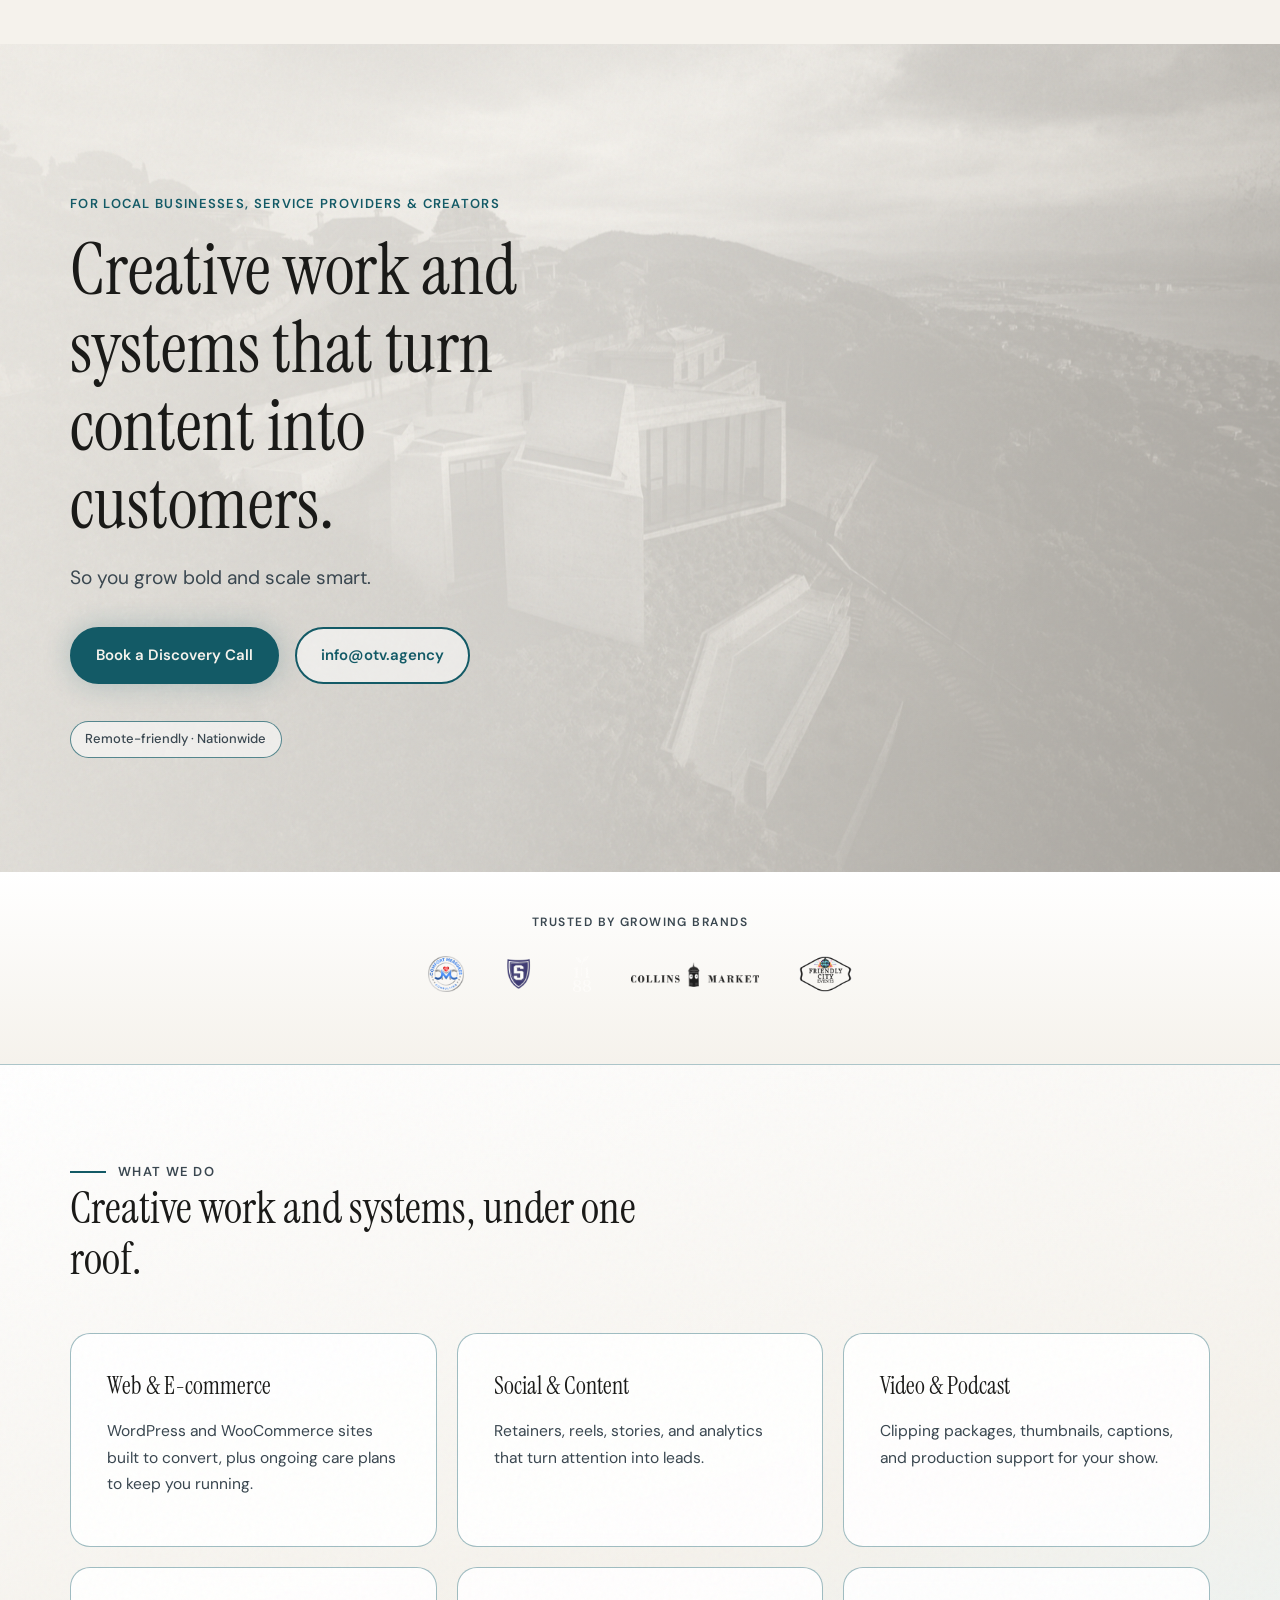
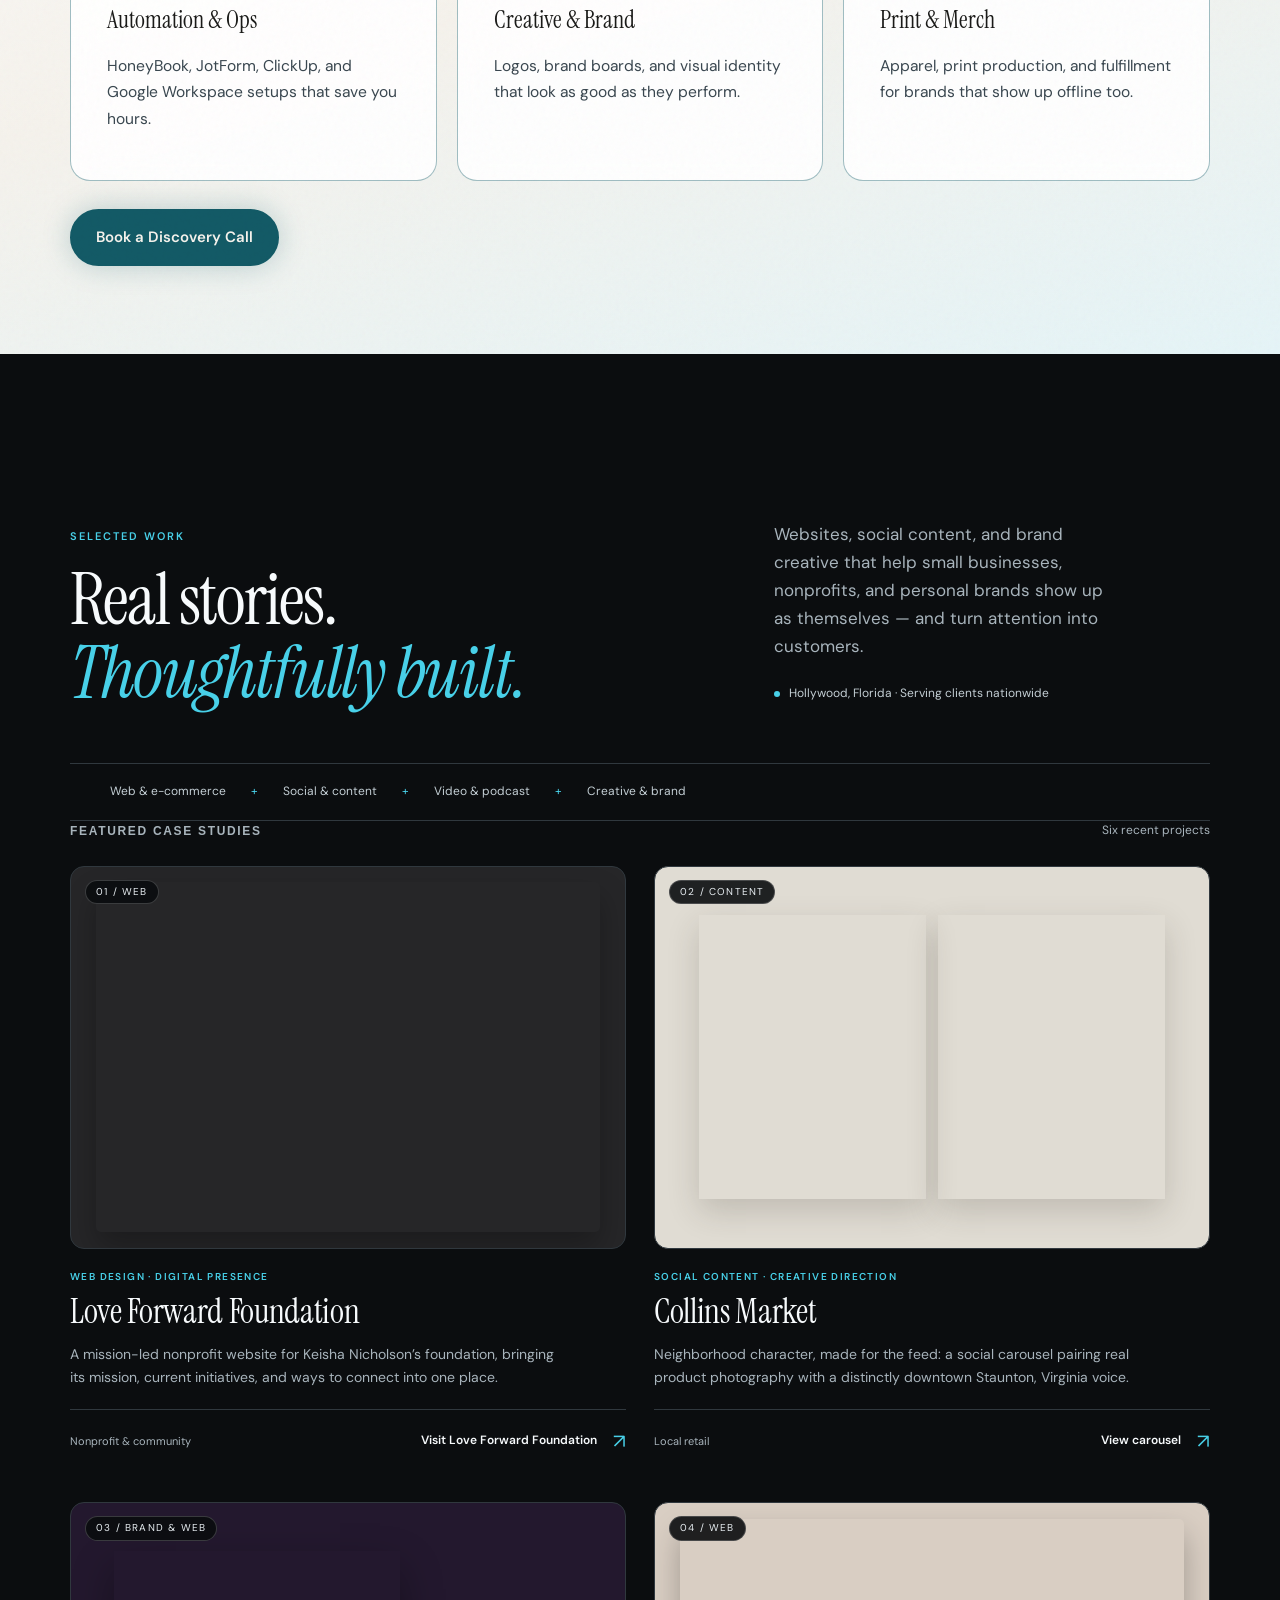
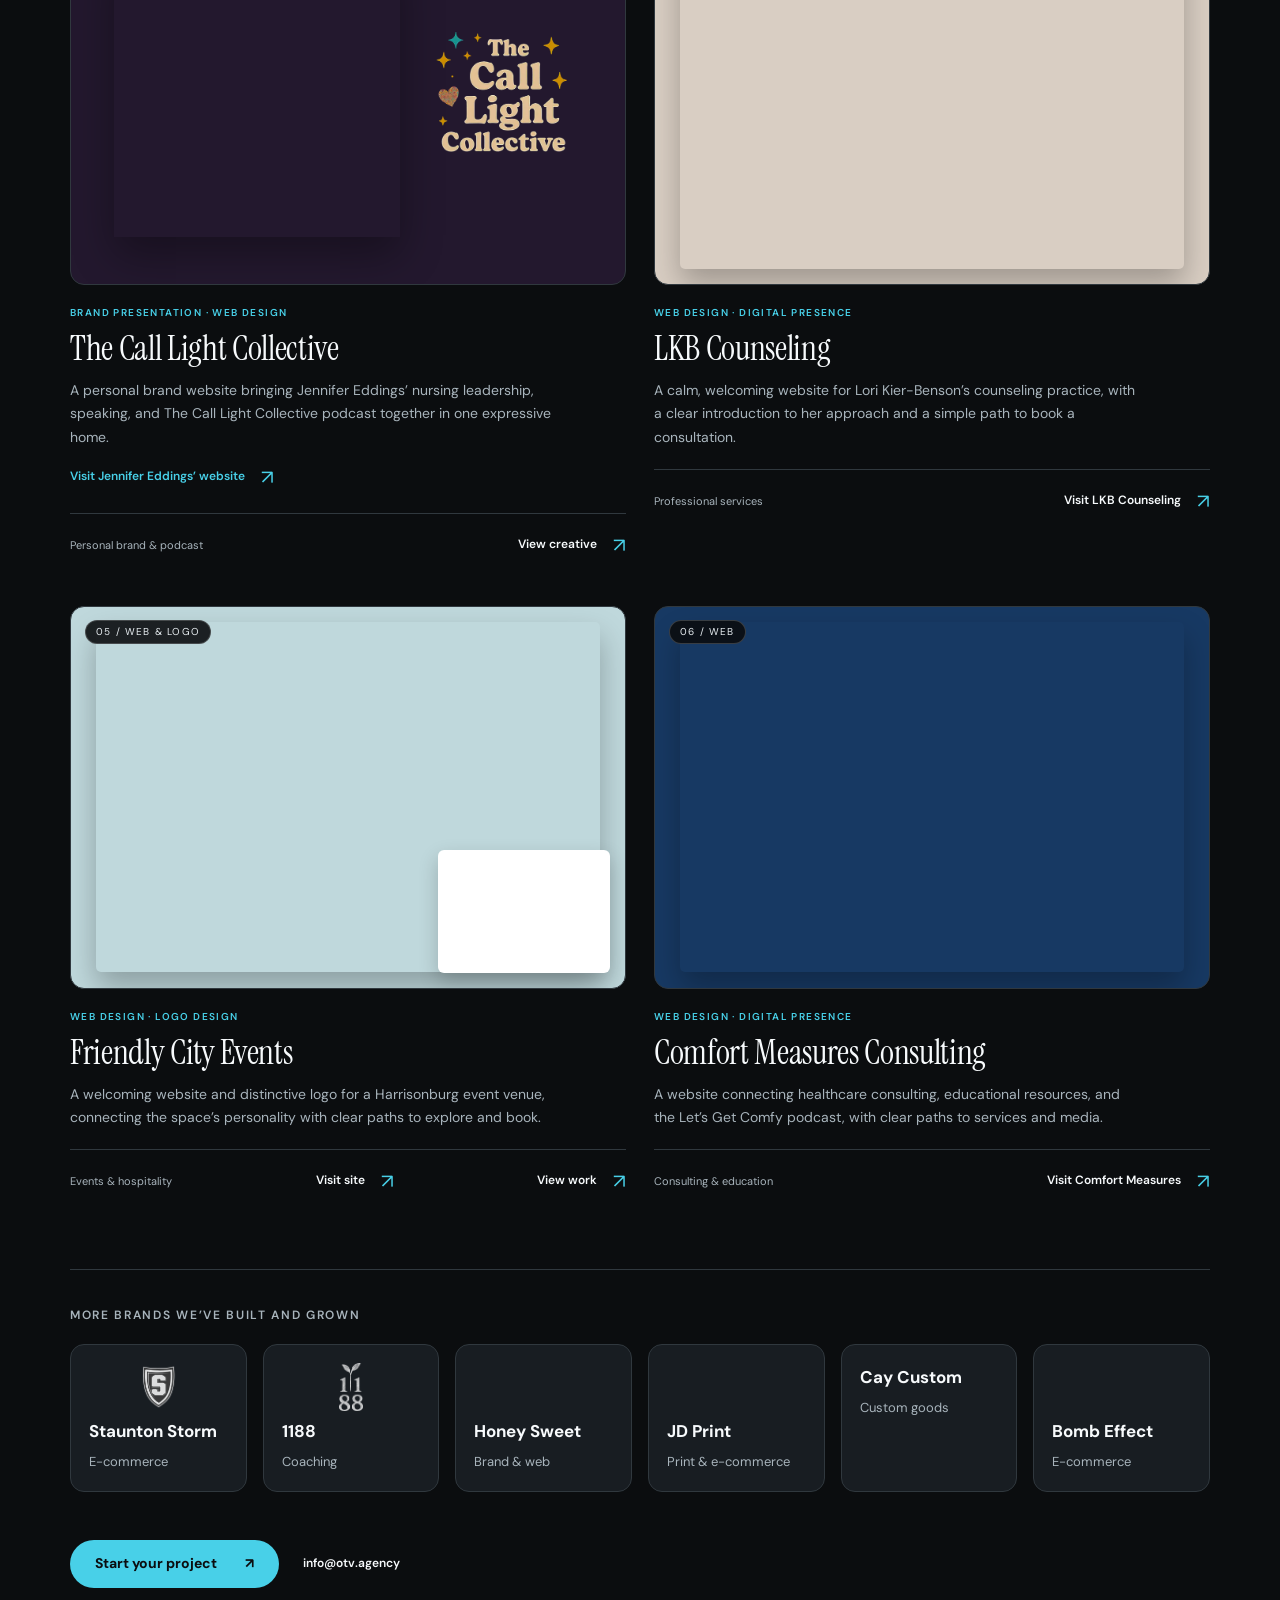
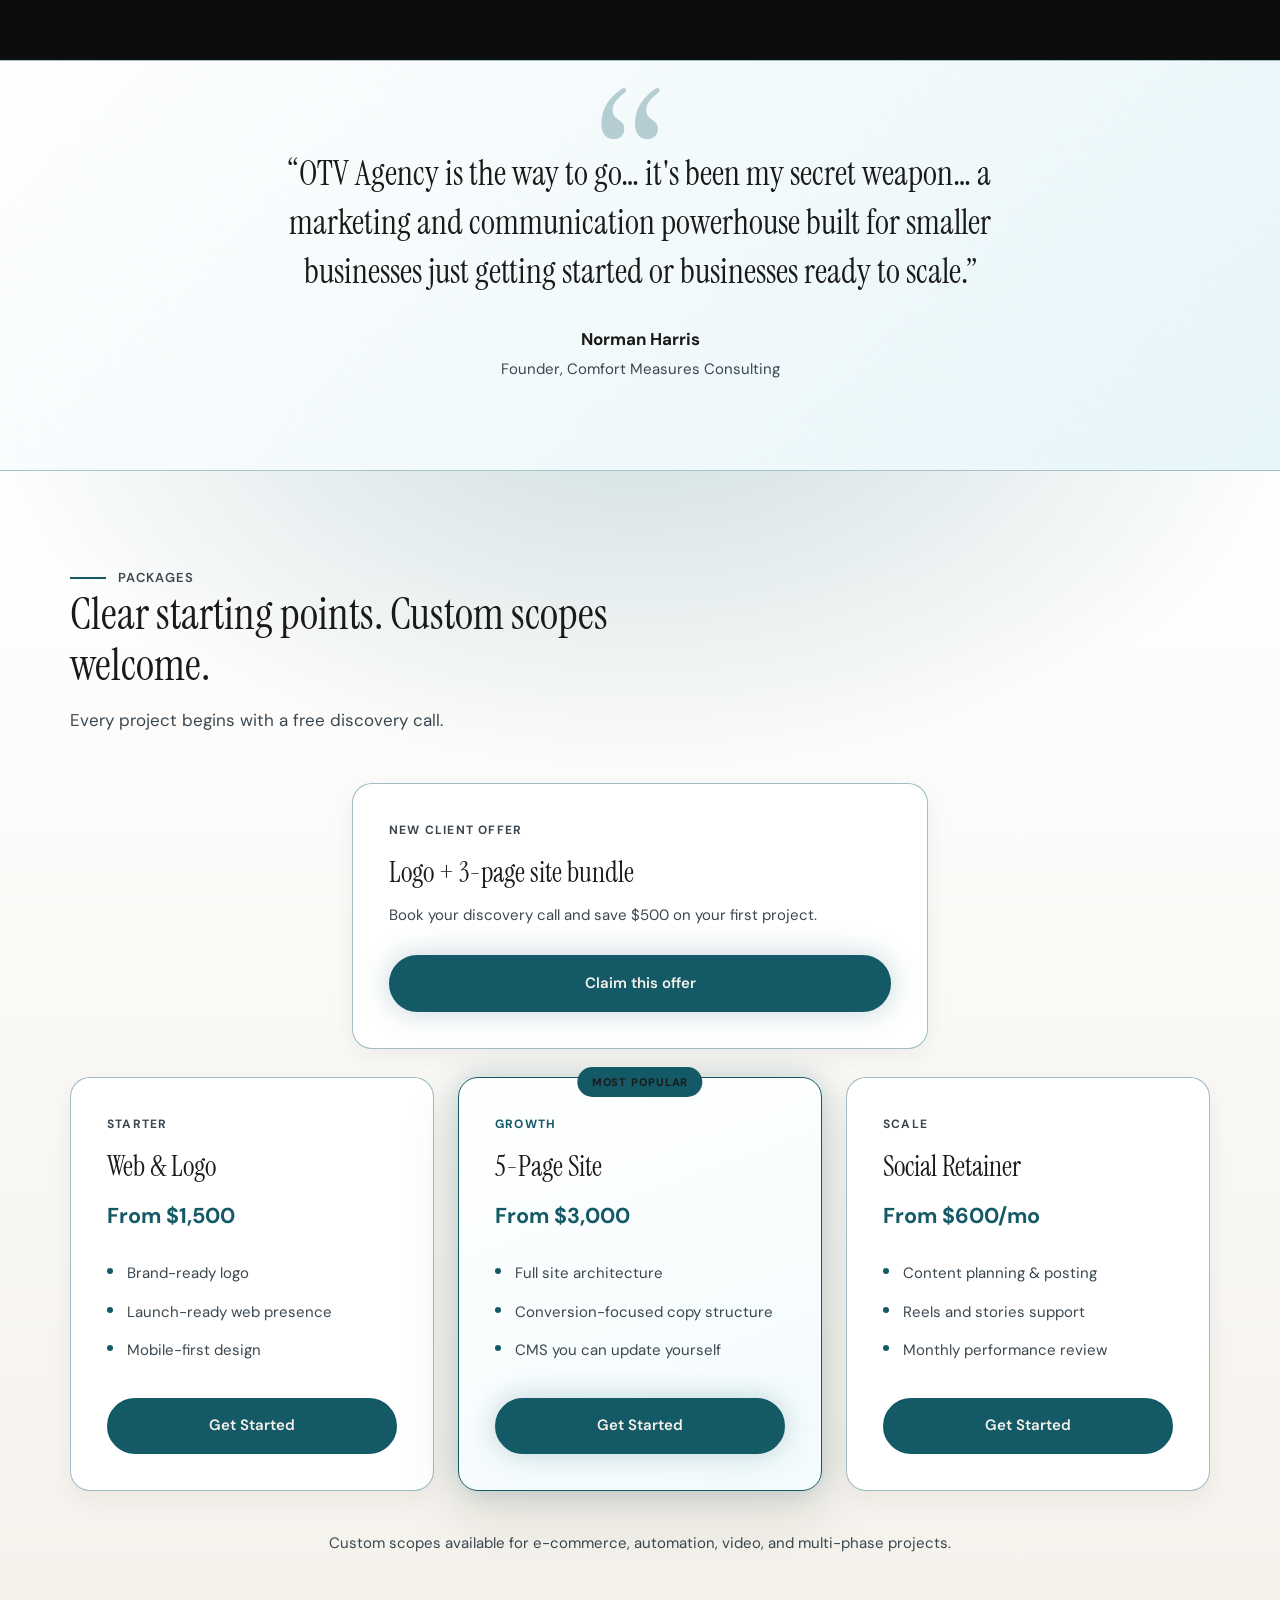
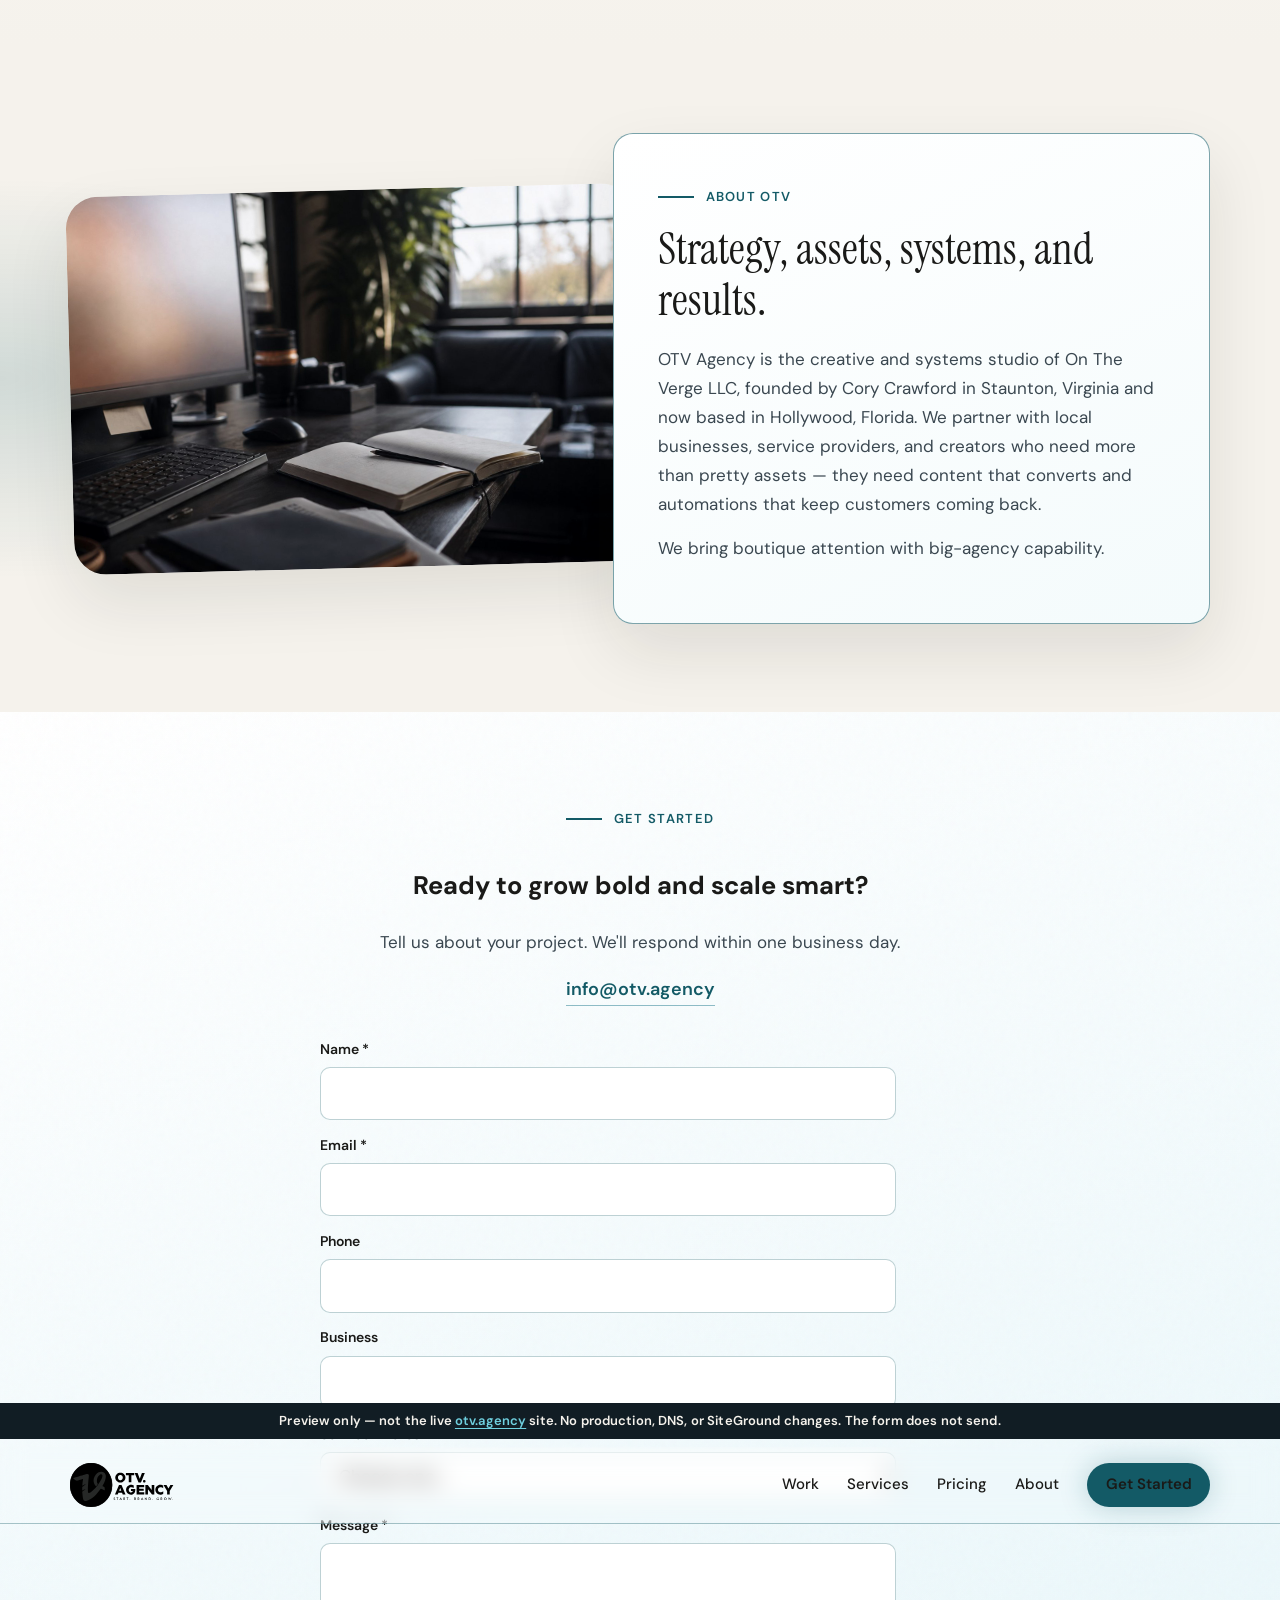
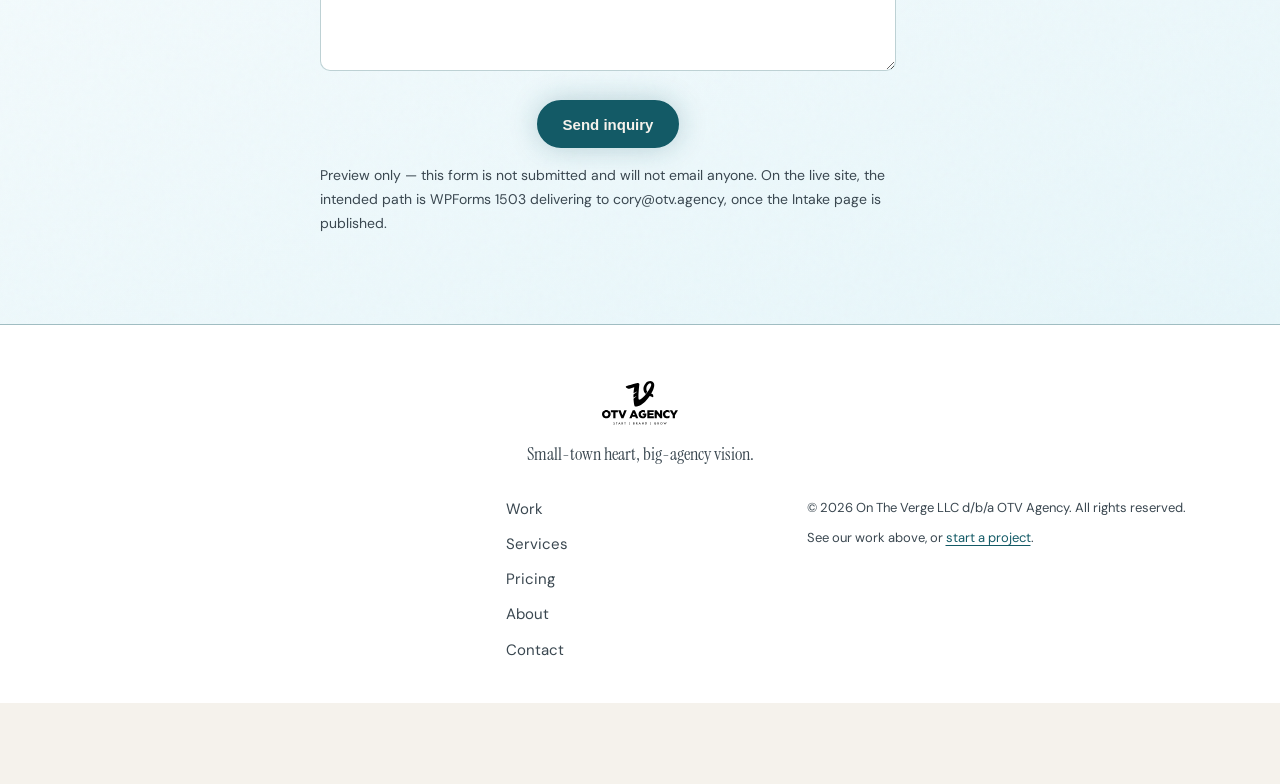
==== intake.html @ 4861bded "Add noindex cleanup preview for otv.agency. Static staging only. Do not deploy to production or chan" ====
<!DOCTYPE html>
<html lang="en-US">
<head>
  <meta charset="UTF-8">
  <meta name="viewport" content="width=device-width, initial-scale=1">
  <title>Project intake form | OTV Agency (Preview)</title>
  <meta name="description" content="Start a project with OTV Agency. Tell us about your business, goals, and timeline, and we will follow up with next steps.">
  <meta name="robots" content="noindex, nofollow">
  <link rel="canonical" href="https://otvagency.github.io/otv-agency-cleanup-preview/intake.html">
  <link rel="icon" href="theme/assets/images/favicon.svg" type="image/svg+xml">
  <meta http-equiv="refresh" content="0;url=index.html#contact">
  <link rel="stylesheet" href="theme/assets/css/main.css">
</head>
<body>
  <p style="padding:2rem;font-family:DM Sans,system-ui,sans-serif">This preview keeps the intake form on the homepage. <a href="index.html#contact">Go to the contact form</a>.</p>
</body>
</html>
---- theme/assets/css/main.css ----
:root {
  /* Slate Lagoon B (approved 2026-11-08) — trivial token swap, typography unchanged */
  --ink: #1a1a18;
  --ink-soft: #3a4750;
  --muted: #3a4750;
  --muted-light: #3a4750;
  --paper: #f5f2ec;
  --paper-2: #ebe7df;
  --white: #ffffff;
  --line: rgba(19, 90, 102, 0.16);
  --cyan: #135a66;
  --cyan-ink: #135a66;
  --cyan-ink-hover: #15535e;
  --cyan-bright: #3fbfd2; /* dark-mode / effect only; not for text on cream */

  /* Legacy names kept so older selectors still resolve */
  --black: var(--ink);
  --charcoal: #ebe7df;
  --surface: var(--white);
  --cream: var(--ink);
  --cream-deep: var(--paper-2);
  --cyan-deep: var(--cyan-ink);

  --forest: var(--cyan);
  --forest-deep: var(--cyan-ink);
  --navy: var(--cyan);
  --navy-deep: var(--cyan-ink);
  --stone: var(--muted);

  --font-display: "Instrument Serif", Georgia, serif;
  --font-body: "DM Sans", system-ui, sans-serif;

  --shadow-sm: 0 8px 24px rgba(26, 26, 24, 0.06);
  --shadow-md: 0 18px 44px rgba(26, 26, 24, 0.08);
  --shadow-lg: 0 28px 64px rgba(26, 26, 24, 0.1);
  --glow-cyan: 0 0 28px rgba(19, 90, 102, 0.25);
  --grain: url("data:image/svg+xml,%3Csvg viewBox='0 0 256 256' xmlns='http://www.w3.org/2000/svg'%3E%3Cfilter id='n'%3E%3CfeTurbulence type='fractalNoise' baseFrequency='0.85' numOctaves='4' stitchTiles='stitch'/%3E%3C/filter%3E%3Crect width='100%25' height='100%25' filter='url(%23n)' opacity='0.55'/%3E%3C/svg%3E");
  --radius-sm: 12px;
  --radius-md: 20px;
  --radius-lg: 32px;
  --max-width: 1140px;
  --preview-banner-h: 2.75rem;
}


*, *::before, *::after { box-sizing: border-box; }
html { scroll-behavior: smooth; }
body {
  margin: 0;
  font-family: var(--font-body);
  font-size: 1.0625rem;
  line-height: 1.7;
  color: var(--ink);
  background: var(--paper);
}
img { max-width: 100%; height: auto; display: block; }
a { color: var(--cyan-ink); text-underline-offset: 3px; }
a:hover { color: var(--cyan-ink-hover); }
a:focus-visible,
.btn:focus-visible,
.nav-toggle:focus-visible {
  outline: 2px solid var(--cyan-ink);
  outline-offset: 3px;
}

.skip-link {
  position: absolute; left: -9999px; top: 0; z-index: 9999;
  padding: 0.75rem 1.25rem; background: var(--cyan); color: var(--ink);
}
.skip-link:focus { left: 1rem; top: 1rem; }

.container { width: min(100% - 2.5rem, var(--max-width)); margin-inline: auto; }

/* Header */
.site-header {
  position: fixed; top: 0; left: 0; right: 0; z-index: 100;
  transition: background 0.3s, box-shadow 0.3s;
}
.site-header.is-scrolled {
  background: rgba(255, 255, 255, 0.94);
  backdrop-filter: blur(12px);
  box-shadow: var(--shadow-sm);
  border-bottom: 1px solid rgba(19, 90, 102, 0.35);
}
.header-inner {
  display: flex; align-items: center; justify-content: space-between;
  padding: 1rem 0; gap: 1rem;
}
.brand { display: flex; align-items: center; text-decoration: none; }
.brand-logo { height: 44px; width: auto; }
.is-editing .brand { min-width: 0; max-width: calc(100% - 3.25rem); }
.is-editing .brand-lockup {
  display: block;
  height: auto;
  width: auto;
  max-height: 4.5rem;
  max-width: 100%;
  object-fit: contain;
  object-position: left center;
}
.brand-logo--light { display: none; }
.brand-logo--dark { display: block; }

.site-nav { display: flex; align-items: center; gap: 1.75rem; }
.site-nav a {
  text-decoration: none; font-size: 0.9375rem; font-weight: 500;
  color: var(--ink);
}
.site-header.is-scrolled .site-nav a { color: var(--ink); }
.site-nav a:hover { color: var(--cyan-ink); opacity: 1; }
.site-header.is-scrolled .site-nav a:hover { color: var(--cyan-ink); opacity: 1; }
.nav-cta {
  padding: 0.55rem 1.15rem; border-radius: 999px;
  background: var(--cyan); color: var(--ink) !important;
  font-weight: 600 !important;
  box-shadow: var(--glow-cyan);
}
.nav-cta:hover { background: var(--cyan-ink); color: var(--white) !important; }
.site-header.is-scrolled .nav-cta {
  background: var(--cyan); color: var(--ink) !important;
}
.site-header.is-scrolled .nav-cta:hover {
  background: var(--cyan-ink); color: var(--white) !important;
}

.nav-toggle {
  display: none; flex-direction: column; gap: 5px;
  background: none; border: none; cursor: pointer; padding: 0.5rem;
}
.nav-toggle span {
  display: block; width: 24px; height: 2px;
  background: var(--ink); transition: 0.3s;
}
.site-header.is-scrolled .nav-toggle span { background: var(--ink); }

/* Hero */
.hero {
  position: relative; min-height: 92vh; display: flex; align-items: center;
  color: var(--ink); overflow: hidden;
  background: var(--paper);
}
.hero-media {
  position: absolute; inset: 0;
}
.hero-media img {
  width: 100%; height: 100%; object-fit: cover;
  filter: saturate(0.4) contrast(0.92) brightness(1.2);
}
.hero-overlay {
  position: absolute; inset: 0; z-index: 1;
  background: linear-gradient(
    105deg,
    rgba(245, 242, 236, 0.94) 0%,
    rgba(245, 242, 236, 0.84) 46%,
    rgba(221, 216, 207, 0.72) 100%
  );
}
.hero-grain {
  position: absolute; inset: 0; z-index: 2;
  opacity: 0.08;
  mix-blend-mode: multiply;
  pointer-events: none;
  background-image: var(--grain);
}
.hero-inner { position: relative; z-index: 3; padding: 8rem 0 5rem; }
.hero-grid {
  display: grid;
  grid-template-columns: minmax(0, 1fr) minmax(220px, 26rem);
  column-gap: clamp(2rem, 5vw, 4rem);
  row-gap: 1rem;
  align-items: start;
}
.hero-eyebrow {
  grid-column: 1 / -1;
  margin: 0;
  font-size: 0.8125rem;
  font-weight: 600;
  letter-spacing: 0.1em;
  text-transform: uppercase;
  color: var(--cyan-ink);
}
.hero-offer {
  grid-row: 2;
  grid-column: 2;
  align-self: start;
  padding: 1.75rem 1.75rem 1.5rem;
  border-radius: var(--radius-md);
  border: 1px solid rgba(19, 90, 102, 0.85);
  background: rgba(255, 255, 255, 0.92);
  backdrop-filter: blur(14px);
  box-shadow: var(--glow-cyan), 0 24px 50px rgba(21, 32, 38, 0.08);
}
.hero-copy {
  grid-row: 2;
  grid-column: 1;
}
.hero-offer-label {
  margin: 0 0 0.75rem;
  font-size: 0.75rem;
  font-weight: 700;
  letter-spacing: 0.12em;
  text-transform: uppercase;
  color: var(--cyan-ink);
}
.hero-offer-headline {
  margin: 0 0 0.75rem;
  font-family: var(--font-display);
  font-size: clamp(1.5rem, 2.5vw, 1.875rem);
  line-height: 1.15;
  color: var(--ink);
}
.hero-offer-copy {
  margin: 0 0 1.25rem;
  font-size: 0.9375rem;
  line-height: 1.55;
  color: var(--ink-soft);
}
.hero-offer-cta { width: 100%; }
.hero h1 {
  font-family: var(--font-display); font-size: clamp(2.75rem, 6vw, 4.5rem);
  font-weight: 400; line-height: 1.08; margin: 0 0 1.25rem; max-width: 16ch;
  color: var(--ink);
}
.hero-lede { font-size: 1.2rem; max-width: 44ch; color: var(--ink-soft); margin: 0 0 2rem; }
.hero-actions { display: flex; flex-wrap: wrap; gap: 1rem; margin-bottom: 1.5rem; }
.hero-badge {
  display: inline-block; font-size: 0.8125rem; font-weight: 500;
  padding: 0.4rem 0.9rem; border-radius: 999px;
  border: 1px solid rgba(19, 90, 102, 0.7); color: var(--ink-soft);
  background: rgba(255, 255, 255, 0.55);
}

/* Proof strip */
.proof-strip {
  padding: 2.5rem 0;
  background: linear-gradient(180deg, #ffffff 0%, var(--paper) 100%);
  border-bottom: 1px solid rgba(19, 90, 102, 0.35);
}
.proof-strip-inner { text-align: center; }
.proof-strip-label {
  margin: 0 0 1.5rem;
  font-size: 0.75rem;
  font-weight: 600;
  letter-spacing: 0.12em;
  text-transform: uppercase;
  color: var(--muted);
}
.proof-logos {
  display: flex;
  flex-wrap: wrap;
  align-items: center;
  justify-content: center;
  gap: 2rem 2.5rem;
  margin-bottom: 2rem;
}
.is-editing .proof-logos {
  margin-bottom: 0;
}
.is-editing .contact.section {
  padding-bottom: 2.75rem;
}
.is-editing .proof-strip {
  margin-top: 0;
  margin-bottom: 4.5rem;
  padding-top: 1.5rem;
  padding-bottom: 2.25rem;
}
.is-editing .proof-strip-label {
  font-size: 0.8125rem;
  margin-bottom: 1.75rem;
}
.is-editing .proof-logos {
  gap: 2.25rem 3rem;
}
.is-editing .proof-logos img {
  height: 3.25rem;
  max-width: 11rem;
}
.is-editing .proof-logos a {
  display: inline-flex;
  align-items: center;
  line-height: 0;
}
.proof-logos img {
  height: 2.25rem;
  width: auto;
  max-width: 8rem;
  object-fit: contain;
  opacity: 0.88;
  filter: none;
  transition: opacity 0.2s;
}
.proof-logos img:hover { opacity: 1; }
.proof-quote {
  margin: 0 auto;
  max-width: 52ch;
  padding: 0;
  border: none;
}
.proof-quote p {
  margin: 0 0 0.5rem;
  font-family: var(--font-display);
  font-size: 1.125rem;
  line-height: 1.5;
  color: var(--ink);
  font-style: italic;
}
.proof-quote cite {
  font-style: normal;
  font-size: 0.875rem;
  color: var(--muted);
}

/* Buttons */
.btn {
  display: inline-flex; align-items: center; justify-content: center;
  padding: 0.85rem 1.5rem; border-radius: 999px; font-weight: 600;
  font-size: 0.9375rem; text-decoration: none; border: 2px solid transparent;
  transition: transform 0.2s, background 0.2s, color 0.2s, box-shadow 0.2s;
}
.btn:hover { transform: translateY(-1px); }
.btn-primary {
  background: var(--cyan);
  color: var(--ink);
  box-shadow: var(--glow-cyan);
}
.btn-primary:hover {
  background: var(--cyan-ink);
  color: var(--white);
  box-shadow: 0 0 32px rgba(19, 90, 102, 0.55);
}
.btn-secondary {
  background: transparent;
  color: var(--cyan-ink);
  border-color: rgba(19, 90, 102, 0.9);
}
.btn-secondary:hover {
  background: rgba(19, 90, 102, 0.16);
  color: var(--cyan-ink-hover);
  border-color: var(--cyan);
}
.btn-ghost {
  background: rgba(255, 255, 255, 0.55);
  color: var(--cyan-ink);
  border-color: rgba(19, 90, 102, 0.9);
}
.btn-ghost:hover {
  background: rgba(19, 90, 102, 0.16);
  color: var(--cyan-ink-hover);
  border-color: var(--cyan);
}

/* Sections */
.section {
  position: relative;
  padding: 5.5rem 0;
  overflow: hidden;
}
.section-label {
  display: inline-flex;
  align-items: center;
  gap: 0.75rem;
  font-size: 0.8125rem;
  font-weight: 600;
  letter-spacing: 0.1em;
  text-transform: uppercase;
  color: var(--cyan-ink);
  margin: 0 0 0.75rem;
}
.section-label::before {
  content: "";
  width: 2.25rem;
  height: 2px;
  background: var(--cyan);
  flex-shrink: 0;
}
.section-intro { max-width: 640px; margin-bottom: 3rem; }
.section-intro h2 {
  font-family: var(--font-display);
  font-size: clamp(2rem, 4vw, 2.75rem);
  font-weight: 400;
  line-height: 1.15;
  margin: 0 0 1rem;
  color: var(--ink);
}
.section-intro p { color: var(--muted); margin: 0; }

/* Scroll reveal */
.reveal {
  opacity: 0;
  transform: translateY(22px);
  transition: opacity 0.65s ease var(--reveal-delay, 0ms),
    transform 0.65s ease var(--reveal-delay, 0ms);
}
.reveal.is-visible {
  opacity: 1;
  transform: none;
}

/* Services */
.services {
  background: linear-gradient(165deg, #ffffff 0%, var(--paper) 55%, #e5f4f7 100%);
  color: var(--ink);
}
.services::after {
  content: "";
  position: absolute;
  inset: 0;
  opacity: 0.06;
  mix-blend-mode: multiply;
  pointer-events: none;
  background-image: var(--grain);
}
.services .section-label { color: var(--cyan-ink); }
.services .section-intro h2 { color: var(--ink); }
.services .section-intro p { color: var(--muted); }
.services-grid {
  display: grid;
  grid-template-columns: repeat(auto-fit, minmax(280px, 1fr));
  gap: 1.25rem;
}
.service-card {
  position: relative;
  padding: 2rem 2rem 1.75rem 2.25rem;
  border-radius: var(--radius-md);
  background: rgba(255, 255, 255, 0.92);
  border: 1px solid rgba(19, 90, 102, 0.4);
  backdrop-filter: blur(10px);
  transition: background 0.3s, border-color 0.3s, box-shadow 0.3s, transform 0.3s;
  overflow: hidden;
  display: flex;
  flex-direction: column;
}
.service-card::after {
  content: "";
  position: absolute;
  left: 0;
  top: 0;
  bottom: 0;
  width: 3px;
  background: linear-gradient(180deg, var(--cyan), transparent);
  opacity: 0;
  transition: opacity 0.3s;
}
.service-card:hover {
  background: #ffffff;
  border-color: rgba(19, 90, 102, 0.85);
  box-shadow: var(--glow-cyan), 0 18px 40px rgba(21, 32, 38, 0.08);
  transform: translateY(-3px);
}
.service-card:hover::after { opacity: 1; }
.service-card h3 {
  font-family: var(--font-display);
  font-size: 1.5rem;
  font-weight: 400;
  margin: 0 0 0.75rem;
  color: var(--ink);
  max-width: 16ch;
}
.service-card p {
  margin: 0 0 1.25rem;
  color: var(--ink-soft);
  font-size: 0.975rem;
  flex: 1;
}
.service-cta {
  font-size: 0.875rem;
  font-weight: 600;
  color: var(--cyan-ink);
  text-decoration: none;
  align-self: flex-start;
}
.service-cta:hover { color: var(--cyan-ink-hover); }

/* Pricing */
.pricing {
  background:
    radial-gradient(ellipse 90% 60% at 50% -10%, rgba(19, 90, 102, 0.22), transparent 60%),
    linear-gradient(180deg, #ffffff 0%, var(--paper) 100%);
}
.pricing-offer {
  max-width: 36rem;
  margin: 0 auto 1.75rem;
}
.is-editing .pricing-offer {
  margin: 1.75rem auto 0;
}
.pricing-offer-copy {
  margin: 0 0 1.75rem;
  flex: 1;
  color: var(--ink-soft);
  font-size: 0.9375rem;
  line-height: 1.55;
}
.pricing-grid {
  display: grid;
  grid-template-columns: repeat(auto-fit, minmax(280px, 1fr));
  gap: 1.5rem;
  align-items: stretch;
}
.pricing-card {
  position: relative;
  padding: 2.25rem;
  border-radius: var(--radius-md);
  background: var(--white);
  border: 1px solid rgba(19, 90, 102, 0.4);
  display: flex;
  flex-direction: column;
  box-shadow: var(--shadow-sm);
  transition: transform 0.3s, box-shadow 0.3s, border-color 0.3s;
  color: var(--ink);
}
.pricing-card:hover {
  box-shadow: var(--shadow-md);
  border-color: rgba(19, 90, 102, 0.75);
}
.pricing-card--featured {
  background: linear-gradient(160deg, #ffffff 0%, #f3fbfd 100%);
  border: 1px solid var(--cyan);
  color: var(--ink);
  box-shadow: var(--glow-cyan), var(--shadow-lg);
  transform: translateY(-6px) scale(1.02);
}
.pricing-card--featured:hover { transform: translateY(-8px) scale(1.02); }
.pricing-badge {
  position: absolute;
  top: -0.7rem;
  left: 50%;
  transform: translateX(-50%);
  margin: 0;
  padding: 0.35rem 0.9rem;
  border-radius: 999px;
  font-size: 0.6875rem;
  font-weight: 700;
  letter-spacing: 0.08em;
  text-transform: uppercase;
  background: var(--cyan);
  color: var(--ink);
  white-space: nowrap;
}
.pricing-tier {
  font-size: 0.75rem;
  font-weight: 700;
  letter-spacing: 0.1em;
  text-transform: uppercase;
  color: var(--muted);
  margin: 0 0 0.5rem;
}
.pricing-card--featured .pricing-tier { color: var(--cyan-ink); }
.pricing-card h3 {
  font-family: var(--font-display);
  font-size: 1.75rem;
  font-weight: 400;
  margin: 0 0 0.5rem;
  color: var(--ink);
}
.pricing-card--featured h3 { color: var(--ink); }
.pricing-amount {
  font-size: 1.35rem;
  font-weight: 700;
  color: var(--cyan-ink);
  margin: 0 0 1.25rem;
}
.pricing-card--featured .pricing-amount { color: var(--cyan-ink); }
.pricing-card ul {
  list-style: none;
  padding: 0;
  margin: 0 0 1.75rem;
  flex: 1;
}
.pricing-card li {
  padding: 0.4rem 0 0.4rem 1.25rem;
  position: relative;
  font-size: 0.9375rem;
  color: var(--ink-soft);
}
.pricing-card--featured li { color: var(--ink-soft); }
.pricing-card li::before {
  content: "";
  position: absolute;
  left: 0;
  top: 0.85rem;
  width: 6px;
  height: 6px;
  border-radius: 50%;
  background: var(--cyan);
}
.pricing-card--featured li::before { background: var(--cyan); }
.pricing-card--featured .btn-primary {
  background: var(--cyan);
  color: var(--ink);
}
.pricing-note {
  text-align: center;
  color: var(--muted);
  margin: 2.5rem 0 0;
  font-size: 0.9375rem;
}

/* Work */
.work {
  background: linear-gradient(180deg, var(--paper) 0%, #ffffff 100%);
}
.work::before {
  content: "";
  position: absolute;
  inset: 0;
  background-image:
    linear-gradient(rgba(19, 90, 102, 0.16) 1px, transparent 1px),
    linear-gradient(90deg, rgba(19, 90, 102, 0.16) 1px, transparent 1px);
  background-size: 56px 56px;
  mask-image: linear-gradient(180deg, transparent, #000 12%, #000 88%, transparent);
  pointer-events: none;
}
.work-grid {
  display: grid;
  grid-template-columns: repeat(auto-fit, minmax(300px, 1fr));
  gap: 1.5rem;
}
.work-card {
  border-radius: var(--radius-md);
  overflow: hidden;
  background: var(--white);
  border: 1px solid rgba(19, 90, 102, 0.4);
  box-shadow: var(--shadow-sm);
  transition: box-shadow 0.3s, transform 0.3s, border-color 0.3s;
}
.work-card:hover {
  box-shadow: var(--glow-cyan), var(--shadow-md);
  transform: translateY(-4px);
  border-color: rgba(19, 90, 102, 0.85);
}
.work-link { display: block; color: inherit; text-decoration: none; }
.work-thumb {
  display: flex;
  align-items: center;
  justify-content: center;
  min-height: 14rem;
  padding: 2.5rem 2rem;
  background: linear-gradient(180deg, #f7fbfc 0%, #ffffff 100%);
  border-bottom: 1px solid rgba(19, 90, 102, 0.28);
  transition: background 0.3s;
  overflow: visible;
}
.work-card:hover .work-thumb {
  background: linear-gradient(180deg, #e7f7fb 0%, #ffffff 100%);
}
.work-thumb img {
  display: block;
  width: auto;
  height: auto;
  max-width: min(82%, 18rem);
  max-height: 8.5rem;
  object-fit: contain;
  object-position: center;
}
.work-thumb--wide {
  min-height: 15rem;
  padding: 2.75rem 2.25rem;
}
.work-thumb--wide img {
  max-width: min(90%, 16rem);
  max-height: 7.5rem;
}
.work-thumb--dark { background: #f4f8f9; }
.work-thumb-fallback {
  display: block;
  width: 4rem;
  height: 4rem;
  border-radius: 50%;
}
.work-thumb--1 { background: linear-gradient(135deg, #f4f8f9, #d7eef3); }
.work-thumb--2 { background: linear-gradient(135deg, #f7fbfc, #9ee4f2); }
.work-thumb--3 { background: linear-gradient(135deg, #ffffff, #d5e8ee); }
.work-thumb--4 { background: linear-gradient(135deg, #f7fbfc, #135a66); }
.work-thumb--5 { background: linear-gradient(135deg, #f4f8f9, #c5d0d6); }
.work-thumb--6 { background: linear-gradient(135deg, #ffffff, #7fd4e4); }
.work-meta {
  padding: 1.15rem 1.35rem 1.35rem;
  background: var(--white);
}
.work-tag {
  display: inline-block;
  font-size: 0.6875rem;
  font-weight: 700;
  letter-spacing: 0.08em;
  text-transform: uppercase;
  color: var(--cyan-ink);
  background: rgba(19, 90, 102, 0.18);
  padding: 0.25rem 0.6rem;
  border-radius: 999px;
  margin-bottom: 0.5rem;
}
.work-meta h3 { font-size: 1.125rem; font-weight: 600; margin: 0; color: var(--ink); }

/* Testimonial */
.testimonial {
  background: linear-gradient(135deg, #ffffff 0%, #e7f6fa 100%);
  color: var(--ink);
  border-top: 1px solid rgba(19, 90, 102, 0.35);
  border-bottom: 1px solid rgba(19, 90, 102, 0.35);
}
.testimonial::before {
  content: "\201C";
  position: absolute;
  top: 1rem;
  left: 50%;
  transform: translateX(-50%);
  font-family: var(--font-display);
  font-size: clamp(8rem, 18vw, 14rem);
  line-height: 1;
  color: rgba(19, 90, 102, 0.28);
  pointer-events: none;
}
.testimonial::after {
  content: "";
  position: absolute;
  inset: 0;
  opacity: 0.05;
  mix-blend-mode: multiply;
  pointer-events: none;
  background-image: var(--grain);
}
.testimonial-inner {
  position: relative;
  z-index: 1;
  max-width: 780px;
  margin-inline: auto;
  text-align: center;
}
.testimonial blockquote { margin: 0; }
.testimonial blockquote p {
  font-family: var(--font-display);
  font-size: clamp(1.5rem, 3vw, 2.125rem);
  line-height: 1.45;
  margin: 0 0 1.75rem;
  font-weight: 400;
  color: var(--ink);
}
.testimonial cite {
  font-style: normal;
  display: flex;
  flex-direction: column;
  gap: 0.2rem;
  align-items: center;
  color: var(--ink);
}
.testimonial cite span { font-size: 0.9375rem; color: var(--muted); }

/* About */
.about {
  background:
    radial-gradient(ellipse 70% 50% at 0% 50%, rgba(19, 90, 102, 0.16), transparent 60%),
    var(--paper);
}
.about-grid {
  display: grid;
  grid-template-columns: 1.05fr 0.95fr;
  gap: 0;
  align-items: center;
}
.about-media {
  position: relative;
  z-index: 1;
  padding-right: 2rem;
}
.about-media img {
  border-radius: var(--radius-lg);
  box-shadow: var(--shadow-lg);
  filter: saturate(0.85) contrast(1.02) brightness(1.02);
  transform: rotate(-1.5deg);
}
.about-copy {
  position: relative;
  z-index: 2;
  margin-left: -3.5rem;
  padding: 2.75rem;
  border-radius: var(--radius-md);
  background: linear-gradient(155deg, #ffffff, #f4fbfc);
  color: var(--ink);
  border: 1px solid rgba(19, 90, 102, 0.55);
  box-shadow: var(--shadow-lg);
}
.about-copy .section-label { color: var(--cyan-ink); }
.about-copy h2 {
  font-family: var(--font-display);
  font-size: clamp(2rem, 4vw, 2.75rem);
  font-weight: 400;
  line-height: 1.15;
  margin: 0 0 1.25rem;
  color: var(--ink);
}
.about-copy p {
  color: var(--ink-soft);
  margin: 0 0 1rem;
}
.about-copy strong { color: var(--ink); }

/* Contact */
.contact {
  background: linear-gradient(160deg, #ffffff 0%, #e7f6fa 100%);
  color: var(--ink);
}
.contact::after {
  content: "";
  position: absolute;
  inset: 0;
  opacity: 0.05;
  mix-blend-mode: multiply;
  pointer-events: none;
  background-image: var(--grain);
}
.contact .container { position: relative; z-index: 1; }
.contact--cta .section-label { color: var(--cyan-ink); }
.contact--cta h2 { color: var(--ink); }
.contact--cta p { color: var(--ink-soft); }
.contact--cta .contact-cta-inner {
  max-width: 640px;
  margin-inline: auto;
  text-align: center;
}
.contact-actions {
  display: flex;
  flex-wrap: wrap;
  gap: 1.25rem;
  justify-content: center;
  align-items: center;
  margin-top: 0.5rem;
}
.contact--cta .contact-link { border-bottom-color: rgba(12, 110, 132, 0.45); color: var(--cyan-ink); }
.contact-grid {
  display: grid;
  grid-template-columns: 1fr 1fr;
  gap: 3rem;
  align-items: start;
}
.contact-copy .section-label { color: var(--cyan-ink); }
.contact-copy h2 {
  font-family: var(--font-display);
  font-size: clamp(2rem, 4vw, 2.5rem);
  font-weight: 400;
  margin: 0 0 1rem;
  color: var(--ink);
}
.contact-copy p { color: var(--ink-soft); margin: 0 0 1.5rem; }
.contact-link {
  font-weight: 600;
  font-size: 1.125rem;
  text-decoration: none;
  color: var(--cyan-ink);
  border-bottom: 1px solid rgba(12, 110, 132, 0.45);
}
.contact-link:hover { color: var(--cyan-ink-hover); border-color: var(--cyan-ink-hover); }

/* Intake page */
.intake-page { padding-top: 0; }
.intake {
  background: var(--paper);
  padding: 7rem 0 4rem;
}
.intake-intro {
  max-width: 640px;
  margin-bottom: 2rem;
}
.intake-intro h1 {
  font-family: var(--font-display);
  font-size: clamp(2rem, 4vw, 2.75rem);
  font-weight: 400;
  line-height: 1.15;
  margin: 0 0 1rem;
  color: var(--ink);
}
.intake-intro p { color: var(--muted); margin: 0 0 0.75rem; }
.intake-alt { font-size: 0.9375rem; }
.intake-alt .contact-link {
  color: var(--cyan-ink);
  border-bottom-color: rgba(12, 110, 132, 0.45);
}
.intake-alt .contact-link:hover { color: var(--cyan-ink-hover); }
.intake-form-embed {
  border-radius: var(--radius-md);
  background: var(--white);
  border: 1px solid rgba(19, 90, 102, 0.45);
  box-shadow: var(--shadow-lg);
  overflow: hidden;
  min-height: 900px;
}
.intake-form-embed iframe {
  display: block;
  width: 100%;
  min-height: 900px;
  border: 0;
}

/* Footer */
.site-footer {
  background: #ffffff;
  color: var(--ink-soft);
  padding: 3.5rem 0 2.5rem;
  border-top: 1px solid rgba(19, 90, 102, 0.4);
}
.footer-inner {
  display: grid;
  grid-template-columns: 1.5fr 1fr 1.5fr;
  grid-template-areas:
    "brand brand brand"
    ". nav meta";
  gap: 1.75rem 2rem;
  align-items: start;
}
.footer-brand {
  grid-area: brand;
  display: flex;
  flex-direction: column;
  align-items: center;
  text-align: center;
  width: 100%;
}
.footer-brand img {
  display: block;
  width: 4.75rem;
  height: auto;
  max-width: none;
  margin: 0 auto 0.85rem;
  filter: none;
  opacity: 1;
}
.footer-tagline {
  font-family: var(--font-display);
  font-size: 1.125rem;
  color: var(--muted);
  margin: 0;
  width: 100%;
  text-align: center;
}
.footer-nav {
  grid-area: nav;
  display: flex;
  flex-direction: column;
  gap: 0.6rem;
}
.footer-meta { grid-area: meta; }
.footer-nav a { color: var(--ink-soft); text-decoration: none; font-size: 0.9375rem; }
.footer-nav a:hover { color: var(--cyan-ink); }
.footer-meta p { margin: 0 0 0.5rem; font-size: 0.8125rem; }
.footer-note { color: var(--muted); }

/* Editing page footer: three equal columns. Homepage keeps the shared layout above. */
.is-editing .footer-inner {
  grid-template-columns: 1fr 1fr 1fr;
  grid-template-areas: "brand nav meta";
  align-items: start;
}
.is-editing .footer-brand,
.is-editing .footer-nav,
.is-editing .footer-meta {
  width: 100%;
  text-align: center;
}
.is-editing .footer-nav {
  align-items: center;
}
.is-editing .footer-meta .hero-badge {
  margin-bottom: 0.75rem;
}

/* Responsive */
@media (max-width: 900px) {
  .about-grid, .contact-grid, .footer-inner { grid-template-columns: 1fr; }
  .footer-inner {
    grid-template-areas:
      "brand"
      "nav"
      "meta";
  }
  .is-editing .footer-inner {
    grid-template-columns: 1fr;
    grid-template-areas:
      "brand"
      "nav"
      "meta";
  }
  .about-media { padding-right: 0; }
  .about-copy { margin-left: 0; margin-top: -2rem; }
  .about-media img { transform: none; }
  .pricing-card--featured { transform: none; }
  .pricing-card--featured:hover { transform: translateY(-2px); }
}
@media (max-width: 768px) {
  .is-editing .brand-lockup { max-height: 3.75rem; }
  .nav-toggle { display: flex; }
  .site-nav {
    position: fixed; top: 0; right: 0; bottom: 0; width: min(280px, 85vw);
    flex-direction: column; align-items: flex-start; padding: 5rem 2rem 2rem;
    background: #ffffff; transform: translateX(100%);
    transition: transform 0.3s; gap: 1.25rem;
    border-left: 1px solid rgba(19, 90, 102, 0.45);
    box-shadow: var(--shadow-md);
  }
  .site-nav.is-open { transform: translateX(0); }
  .site-nav a { color: var(--ink) !important; font-size: 1.0625rem; }
  .nav-cta { margin-top: 0.5rem; color: var(--ink) !important; }
  .hero-inner { padding: 7rem 0 4rem; }
  .hero-grid {
    grid-template-columns: 1fr;
    row-gap: 2rem;
  }
  .hero-copy,
  .hero-offer {
    grid-column: 1;
    grid-row: auto;
  }
  .hero-offer {
    width: 100%;
    max-width: none;
    min-width: 0;
    margin: 0;
    justify-self: stretch;
    padding: 1.35rem 1.15rem 1.2rem;
  }
  .hero-offer-cta {
    padding-inline: 1rem;
  }
  .hero h1 { max-width: none; }
  .section { padding: 4rem 0; }
  .proof-logos { gap: 1.5rem; }
  .proof-logos img { height: 1.75rem; }
}

@media (prefers-reduced-motion: reduce) {
  .reveal {
    opacity: 1;
    transform: none;
    transition: none;
  }
}

/* Editing page only (preview.html). Homepage does not use .is-editing. */
.is-editing .service-switcher {
  position: relative;
  display: grid;
  grid-template-columns: minmax(16rem, 0.92fr) minmax(18rem, 1.08fr);
  gap: 1.25rem 2rem;
  align-items: start;
}
.is-editing .svc-input {
  position: absolute;
  width: 1px;
  height: 1px;
  padding: 0;
  margin: -1px;
  overflow: hidden;
  clip: rect(0, 0, 0, 0);
  white-space: nowrap;
  border: 0;
}
.is-editing .service-switcher .services-grid {
  display: flex;
  flex-direction: column;
  gap: 0.65rem;
  grid-column: 1;
  grid-row: 1;
}
.is-editing .service-card {
  cursor: pointer;
  padding: 0.95rem 1.15rem;
}
.is-editing .service-card:hover { transform: none; }
.is-editing .service-card h3 {
  margin: 0;
  max-width: none;
  font-size: 1.4rem;
}
.is-editing .service-card p {
  display: none;
  margin: 0.7rem 0 0;
  flex: none;
}
.is-editing #svc-web:checked ~ .services-grid label[for="svc-web"],
.is-editing #svc-social:checked ~ .services-grid label[for="svc-social"],
.is-editing #svc-video:checked ~ .services-grid label[for="svc-video"],
.is-editing #svc-automation:checked ~ .services-grid label[for="svc-automation"],
.is-editing #svc-print:checked ~ .services-grid label[for="svc-print"] {
  background: #ffffff;
  border-color: var(--cyan);
  box-shadow: var(--glow-cyan), 0 18px 40px rgba(21, 32, 38, 0.08);
}
.is-editing #svc-web:checked ~ .services-grid label[for="svc-web"]::after,
.is-editing #svc-social:checked ~ .services-grid label[for="svc-social"]::after,
.is-editing #svc-video:checked ~ .services-grid label[for="svc-video"]::after,
.is-editing #svc-automation:checked ~ .services-grid label[for="svc-automation"]::after,
.is-editing #svc-print:checked ~ .services-grid label[for="svc-print"]::after {
  opacity: 1;
}
.is-editing #svc-web:checked ~ .services-grid label[for="svc-web"] p,
.is-editing #svc-social:checked ~ .services-grid label[for="svc-social"] p,
.is-editing #svc-video:checked ~ .services-grid label[for="svc-video"] p,
.is-editing #svc-automation:checked ~ .services-grid label[for="svc-automation"] p,
.is-editing #svc-print:checked ~ .services-grid label[for="svc-print"] p {
  display: block;
}
.is-editing #svc-web:focus-visible ~ .services-grid label[for="svc-web"],
.is-editing #svc-social:focus-visible ~ .services-grid label[for="svc-social"],
.is-editing #svc-video:focus-visible ~ .services-grid label[for="svc-video"],
.is-editing #svc-automation:focus-visible ~ .services-grid label[for="svc-automation"],
.is-editing #svc-print:focus-visible ~ .services-grid label[for="svc-print"] {
  outline: 2px solid var(--cyan-ink);
  outline-offset: 3px;
}
.is-editing .service-example {
  display: none;
  grid-column: 2;
  grid-row: 1;
  grid-template-columns: minmax(6.5rem, 9.5rem) minmax(0, 1fr);
  gap: 1.15rem 1.35rem;
  align-items: start;
  align-self: start;
  margin-top: 0;
  padding: 1.35rem 1.4rem;
  background: #ffffff;
  border: 1px solid rgba(19, 90, 102, 0.55);
  border-radius: var(--radius-md);
  box-shadow: var(--shadow-sm);
}
.is-editing #svc-web:checked ~ .service-example--web,
.is-editing #svc-social:checked ~ .service-example--social,
.is-editing #svc-video:checked ~ .service-example--video,
.is-editing #svc-automation:checked ~ .service-example--automation,
.is-editing #svc-print:checked ~ .service-example--print {
  display: grid;
}
.is-editing .service-example img {
  width: 100%;
  max-height: 9.5rem;
  object-fit: contain;
  background: var(--paper);
  border-radius: var(--radius-sm, 8px);
}
.is-editing .service-example-kicker {
  margin: 0 0 0.35rem;
  color: var(--cyan-ink);
  font-size: 0.75rem;
  font-weight: 700;
  letter-spacing: 0.08em;
  text-transform: uppercase;
}
.is-editing .service-example-name {
  margin: 0 0 0.25rem;
  font-family: var(--font-display);
  font-size: 1.75rem;
  color: var(--ink);
}
.is-editing .service-example-tag {
  margin: 0 0 0.7rem;
  color: var(--cyan-ink);
  font-size: 0.8125rem;
  font-weight: 700;
  letter-spacing: 0.08em;
  text-transform: uppercase;
}
.is-editing .service-example-copy {
  margin: 0 0 0.85rem;
  color: var(--ink-soft);
  font-size: 0.975rem;
}
.is-editing .service-example a {
  color: var(--cyan-ink);
  font-weight: 600;
}
.is-editing .photo-frame,
.photo-frame {
  display: block;
  width: 8.75rem;
  height: 11rem;
  object-fit: cover;
  object-position: center center;
  border-radius: var(--radius-md);
  border: 1px solid rgba(19, 90, 102, 0.55);
}
.is-editing .testimonial .photo-frame,
.testimonial .photo-frame {
  position: relative;
  z-index: 1;
  margin: 0 auto 1.5rem;
}
.is-editing .about-media img.photo-frame,
.about-media img.photo-frame {
  width: 100%;
  max-width: 28rem;
  height: 16rem;
  margin: 0 0 1rem;
  padding: 0;
  transform: none;
  filter: none;
  object-fit: cover;
  object-position: center center;
}
.is-editing .about-media img.photo-frame {
  height: 22rem;
  margin-bottom: 0;
  object-position: center top;
}
.is-editing .site-footer .hero-badge {
  margin: 0 0 0.75rem;
}
.is-editing .testimonial-scroller {
  position: relative;
  z-index: 1;
  width: 100%;
  max-width: 100%;
  min-width: 0;
}
.is-editing .testimonial-row {
  position: relative;
  display: flex;
  align-items: flex-start;
  gap: 0;
  width: 100%;
  max-width: 100%;
  min-width: 0;
  margin: 0;
  overflow-x: auto;
  overflow-y: hidden;
  scroll-snap-type: x mandatory;
  scroll-behavior: smooth;
  -webkit-overflow-scrolling: touch;
  overscroll-behavior-x: contain;
  padding-bottom: 0.35rem;
  scrollbar-color: var(--cyan) transparent;
  scrollbar-width: thin;
}
.is-editing .testimonial-row:focus-visible {
  outline: 2px solid var(--cyan-ink);
  outline-offset: 4px;
}
.is-editing .testimonial-row > .testimonial-inner,
.is-editing .testimonial-row > .testimonial-quote {
  flex: 0 0 100%;
  width: 100%;
  max-width: 100%;
  min-width: 0;
  scroll-snap-align: start;
  box-sizing: border-box;
}
.is-editing .testimonial-controls {
  display: flex;
  justify-content: center;
  gap: 0.65rem;
  margin-top: 0.15rem;
}
.is-editing .testimonial-controls .btn {
  width: 3.25rem;
  height: 3.25rem;
  padding: 0;
}
.is-editing .testimonial-controls svg {
  display: block;
  width: 1.4rem;
  height: 1.4rem;
}
.is-editing .testimonial-controls .btn[disabled],
.is-editing .testimonial-controls .btn[disabled]:hover {
  opacity: 0.38;
  cursor: default;
  transform: none;
  background: transparent;
  color: var(--cyan-ink);
}
.is-editing .testimonial-row .testimonial-inner {
  max-width: none;
  margin-inline: 0;
}
.is-editing .testimonial-row .photo-frame {
  margin-bottom: 0.75rem;
}
.is-editing .testimonial-row .photo-frame--logo {
  object-fit: contain;
  background: #0a0a0a;
}
.is-editing .testimonial-row .photo-frame--head {
  object-position: center top;
}
.is-editing .testimonial-row blockquote p {
  margin-bottom: 0.85rem;
}
.is-editing .testimonial-row cite {
  gap: 0.1rem;
}
.is-editing .testimonial-quote {
  margin: 0;
  text-align: center;
  display: flex;
  flex-direction: column;
  justify-content: center;
  padding-block: 0.25rem;
}
@media (max-width: 768px) {
  .is-editing .service-switcher {
    grid-template-columns: 1fr;
  }
  .is-editing .service-example {
    grid-column: 1;
    grid-row: 2;
    grid-template-columns: 1fr;
  }
}

/* Portfolio screenshots */
.work-thumb--shot{padding:0;background:#0b0d0f;aspect-ratio:16/10;overflow:hidden}
.work-thumb--shot img{width:100%;height:100%;max-width:none;max-height:none;object-fit:cover;object-position:top}

/* 1.3.1: hero offer removed — single column */
.hero-grid { grid-template-columns: minmax(0, 1fr); }
.hero-copy { max-width: 52rem; }

/* 1.3.2: subtle Ken Burns drift on the original hero background (GPU transform only) */
.hero-media { overflow: hidden; }
.hero-media img {
  transform-origin: 60% 45%;
  will-change: transform;
  backface-visibility: hidden;
  animation: otv-hero-drift 32s ease-in-out infinite alternate;
}
@keyframes otv-hero-drift {
  0%   { transform: scale(1.04) translate3d(0, 0, 0); }
  50%  { transform: scale(1.09) translate3d(-1.2%, -0.8%, 0); }
  100% { transform: scale(1.12) translate3d(1%, -1.6%, 0); }
}
@media (max-width: 760px) {
  .hero-media img { animation-duration: 40s; }
  @keyframes otv-hero-drift {
    0%   { transform: scale(1.03) translate3d(0, 0, 0); }
    100% { transform: scale(1.08) translate3d(-1%, -1%, 0); }
  }
}
@media (prefers-reduced-motion: reduce) {
  .hero-media img { animation: none; transform: none; will-change: auto; }
}

/* Preview-only banner and lead form (not shipped as a live WP plugin) */
.preview-banner {
  position: fixed; top: 0; left: 0; right: 0; z-index: 10000;
  background: #111d24; color: #f5f2ec;
  font: 600 0.8125rem/1.4 "DM Sans", system-ui, sans-serif;
  text-align: center; padding: 0.55rem 1rem;
  letter-spacing: 0.01em;
}
.preview-banner a { color: #6fd0df; }
body.has-preview-banner { padding-top: var(--preview-banner-h); }
body.has-preview-banner .site-header { top: var(--preview-banner-h); }
body.has-preview-banner .site-nav { top: var(--preview-banner-h); }

/* Primary buttons: cream type on slate-teal (Slate Lagoon CTA on light) */
.btn-primary,
.nav-cta,
.nav-cta:hover,
.pricing-card .btn,
.service-cta--section {
  background: #135a66 !important;
  color: #f5f2ec !important;
  border-color: #135a66 !important;
}
.btn-primary:hover,
.nav-cta:hover,
.pricing-card .btn:hover,
.service-cta--section:hover {
  background: #15535e !important;
  color: #f5f2ec !important;
}
.btn-ghost,
.hero-actions .btn-ghost {
  color: #135a66 !important;
  border-color: #135a66 !important;
}

.services-grid + .services-foot {
  margin-top: 1.75rem;
  display: flex;
  justify-content: flex-start;
}
.contact-form-preview {
  margin-top: 2rem;
  max-width: 36rem;
  text-align: left;
}
.contact-form-preview label {
  display: block; font-size: 0.875rem; font-weight: 600;
  margin: 0.85rem 0 0.35rem; color: var(--ink);
}
.contact-form-preview input,
.contact-form-preview select,
.contact-form-preview textarea {
  width: 100%; padding: 0.7rem 0.85rem; border-radius: 10px;
  border: 1px solid rgba(19, 90, 102, 0.28);
  background: #fff; font: inherit; color: var(--ink);
}
.contact-form-preview textarea { min-height: 8rem; resize: vertical; }
.contact-form-preview .form-note {
  font-size: 0.875rem; color: var(--ink-soft); margin: 1rem 0 0;
}
.contact-form-preview .form-success {
  display: none; margin-top: 1rem; padding: 0.9rem 1rem;
  background: #ebe7df; border-radius: 10px; color: var(--ink);
}
.contact-form-preview.is-preview-submit .form-success { display: block; }
.footer-note a { color: #135a66; }
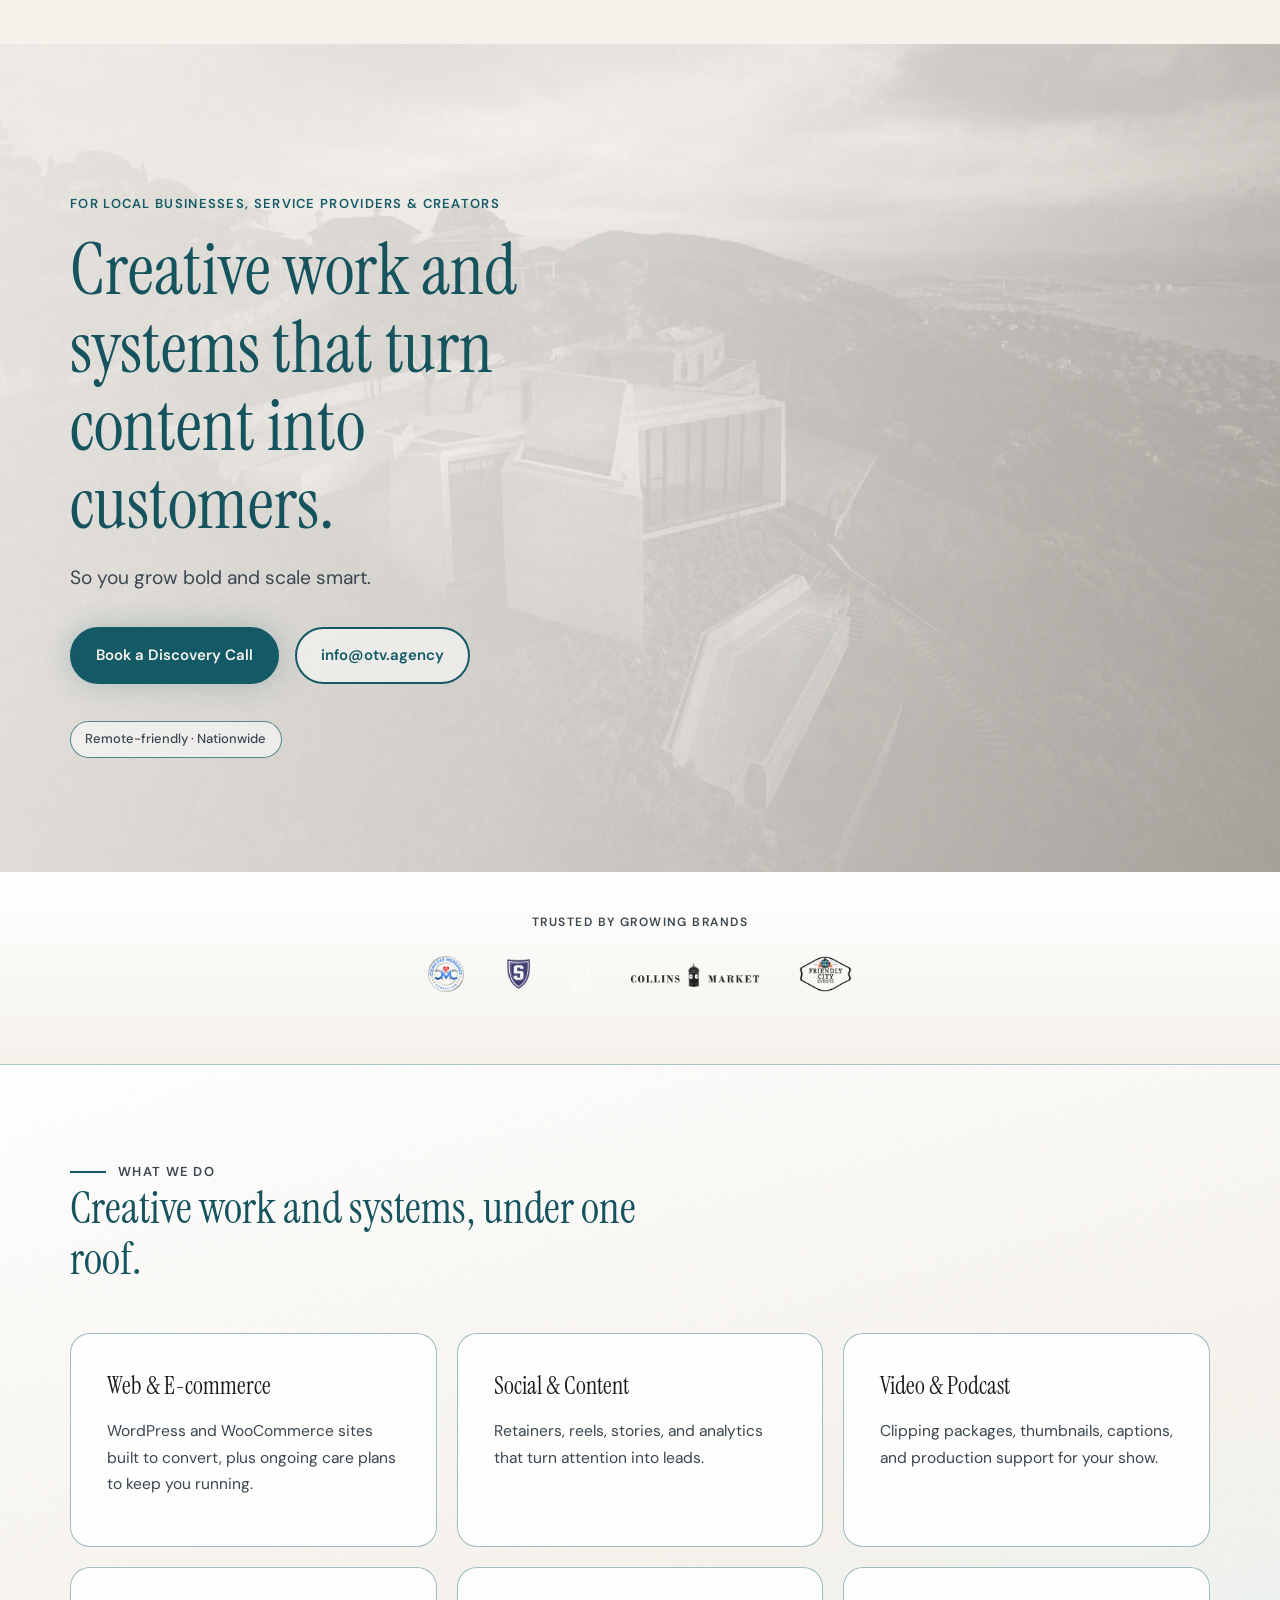
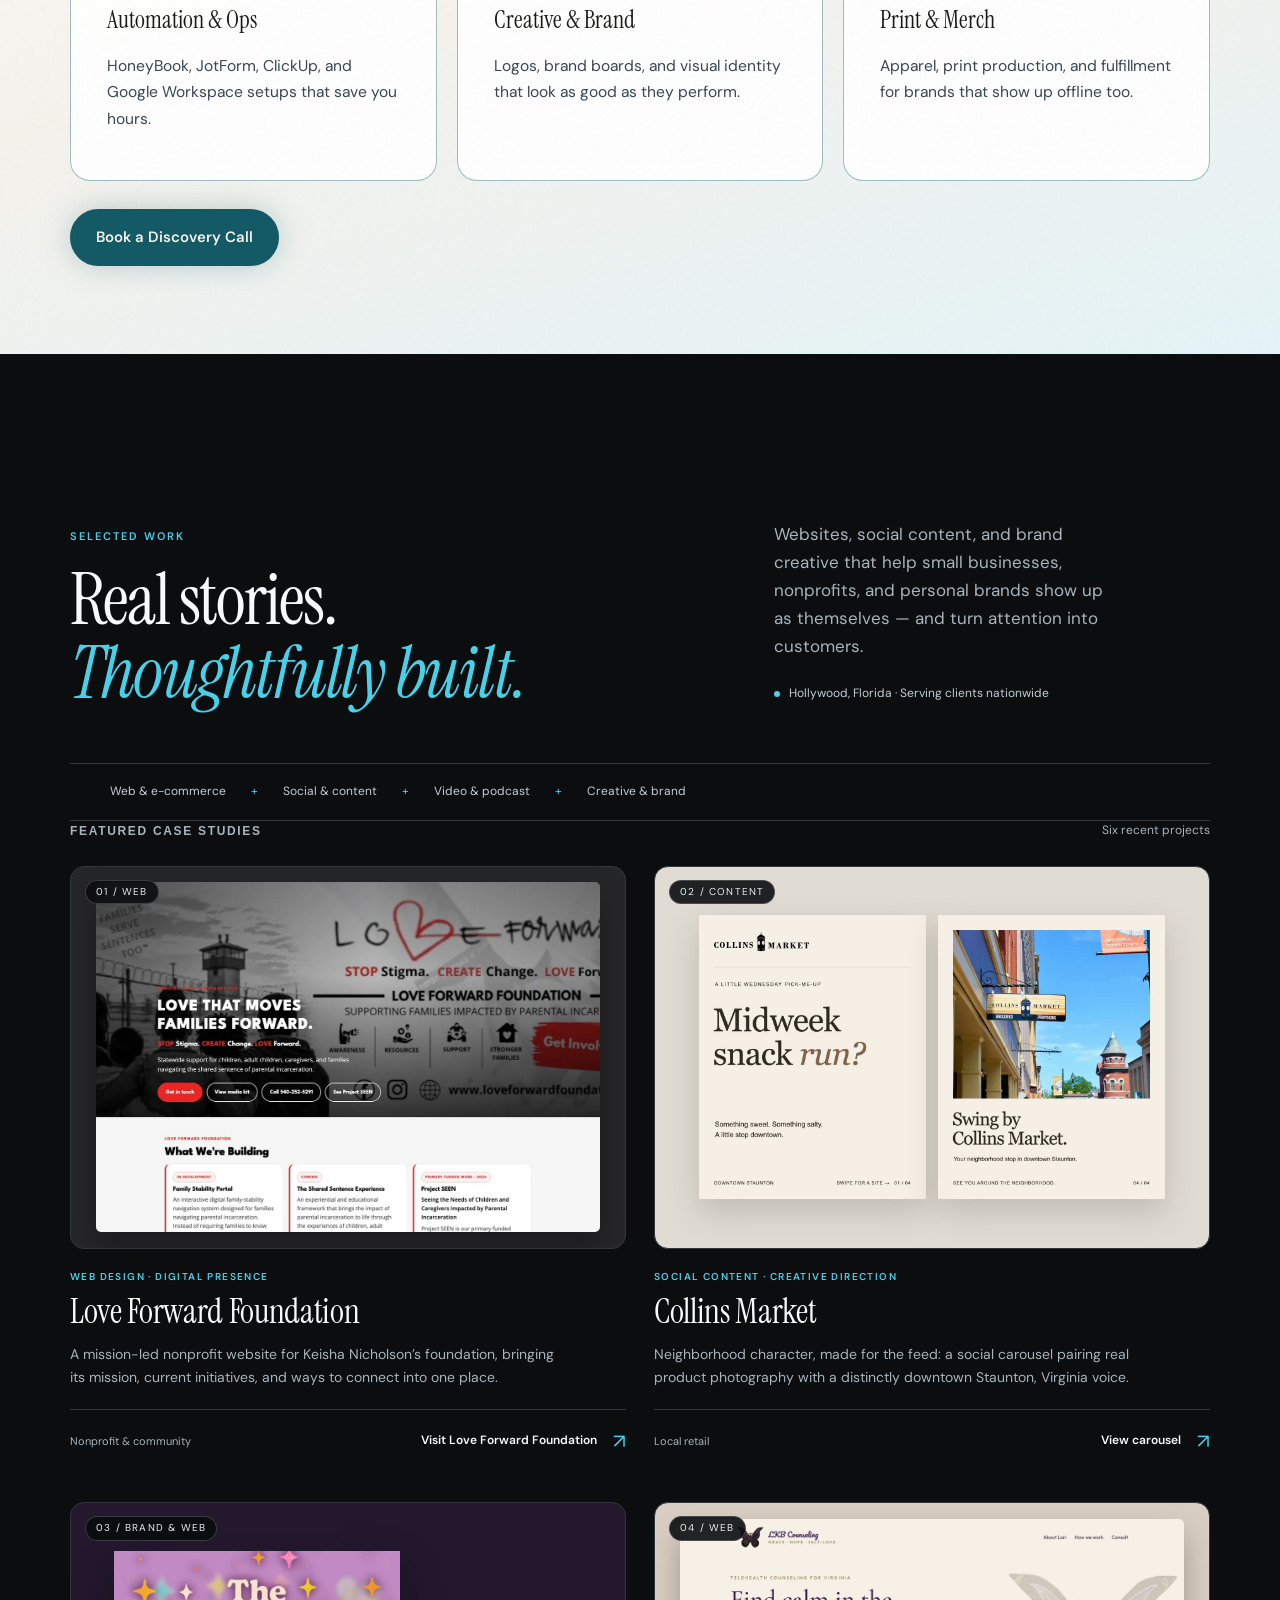
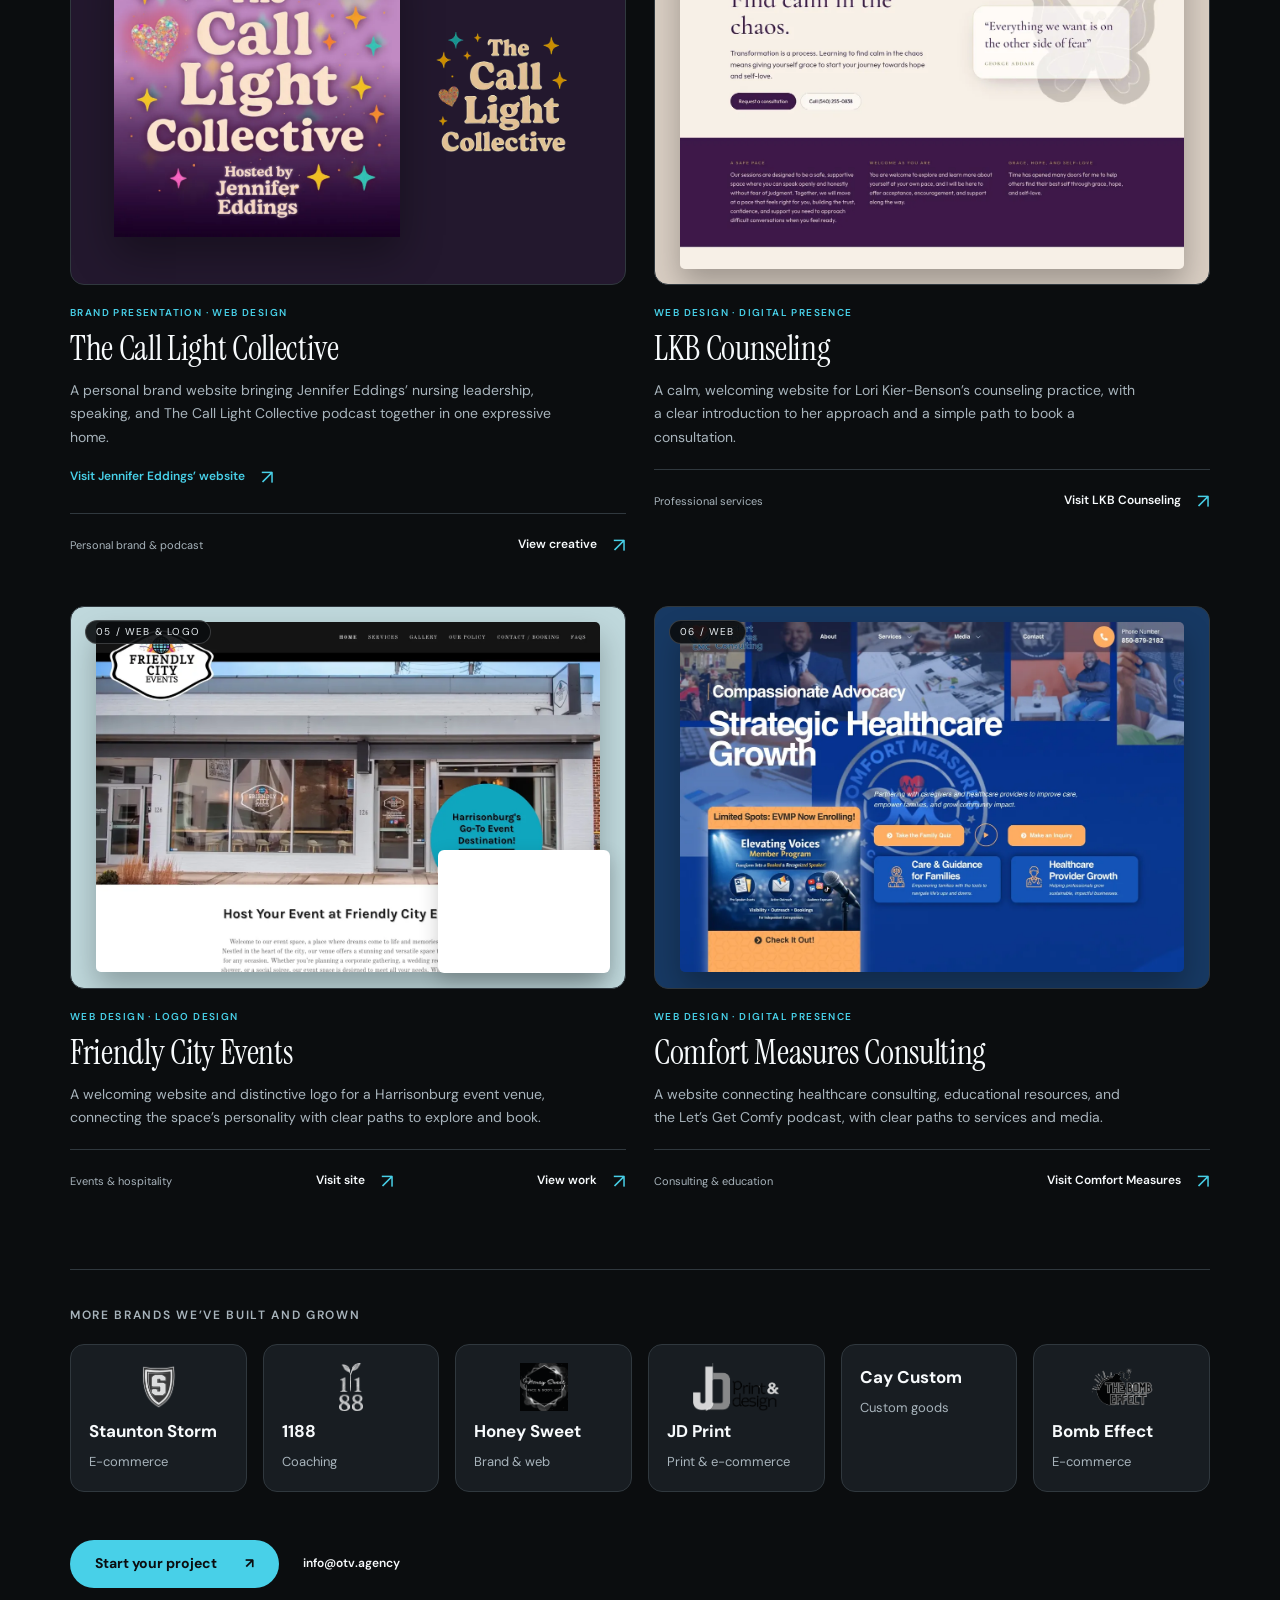
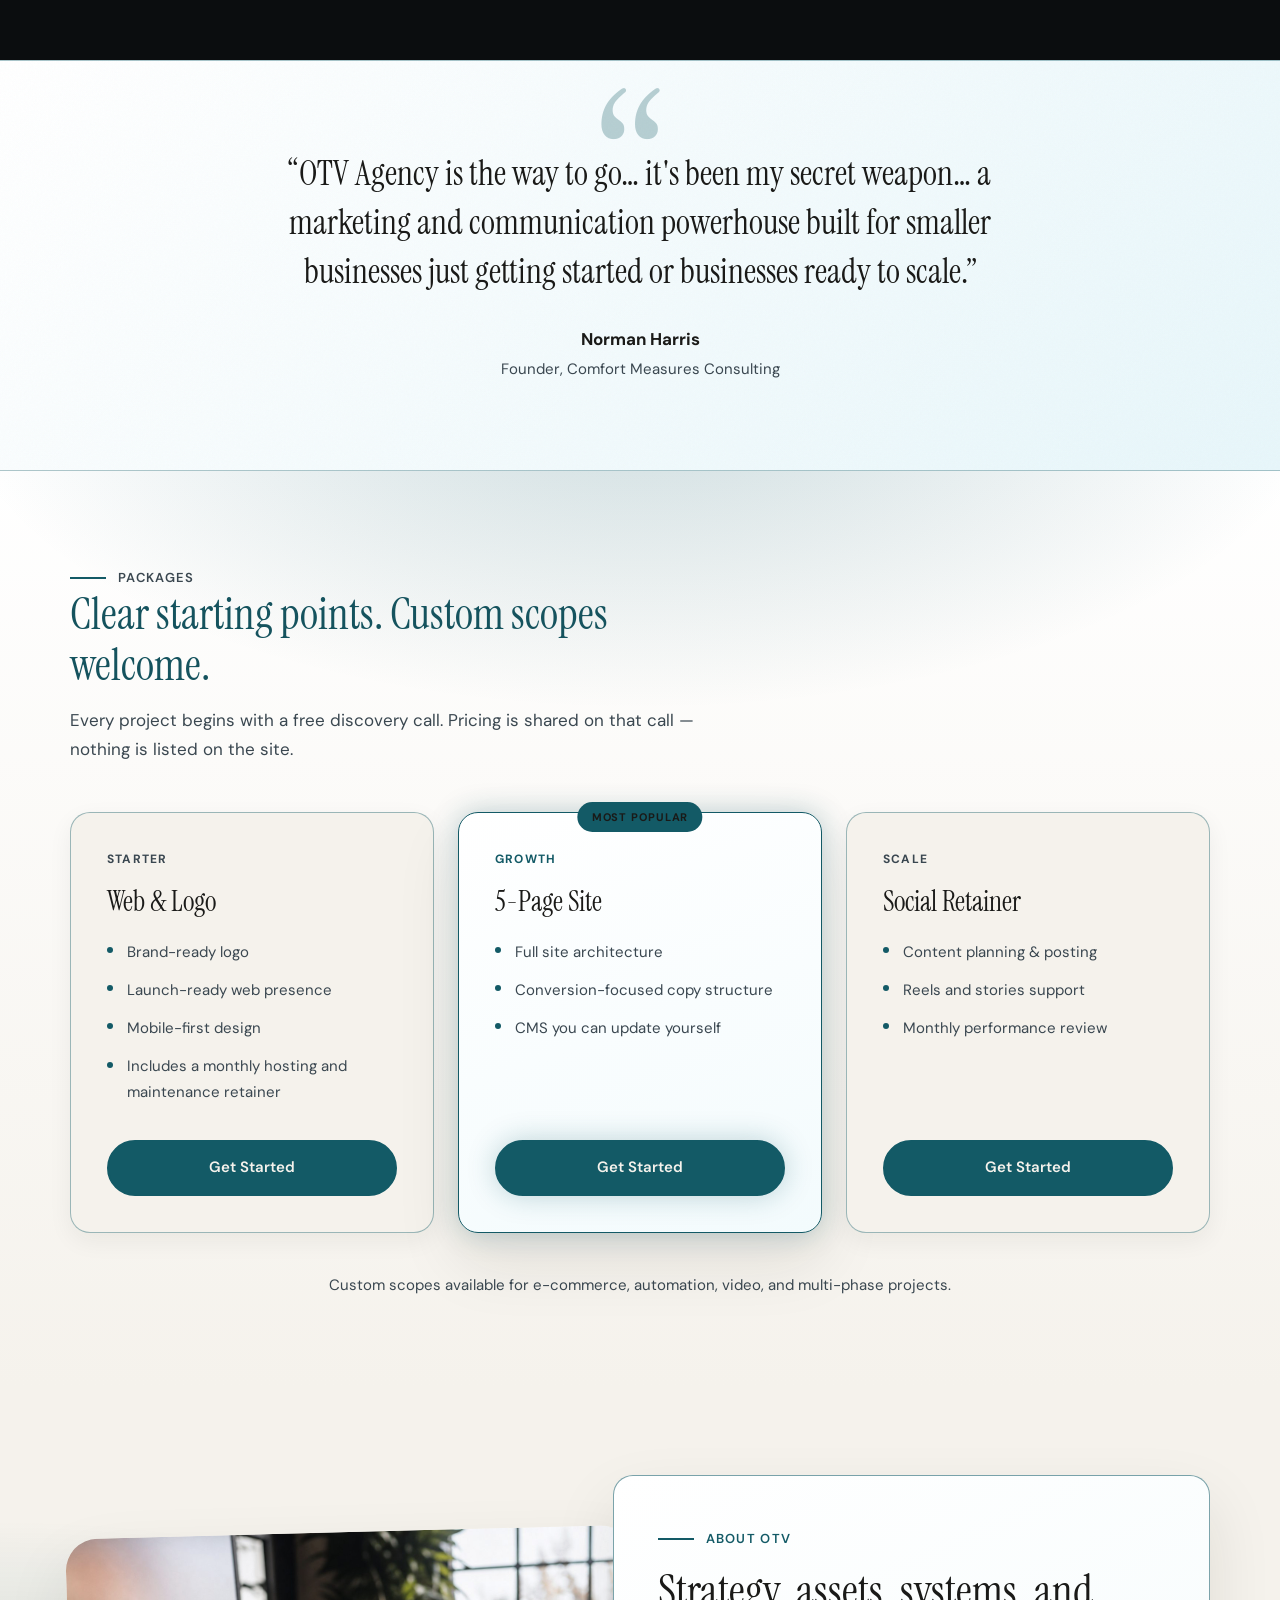
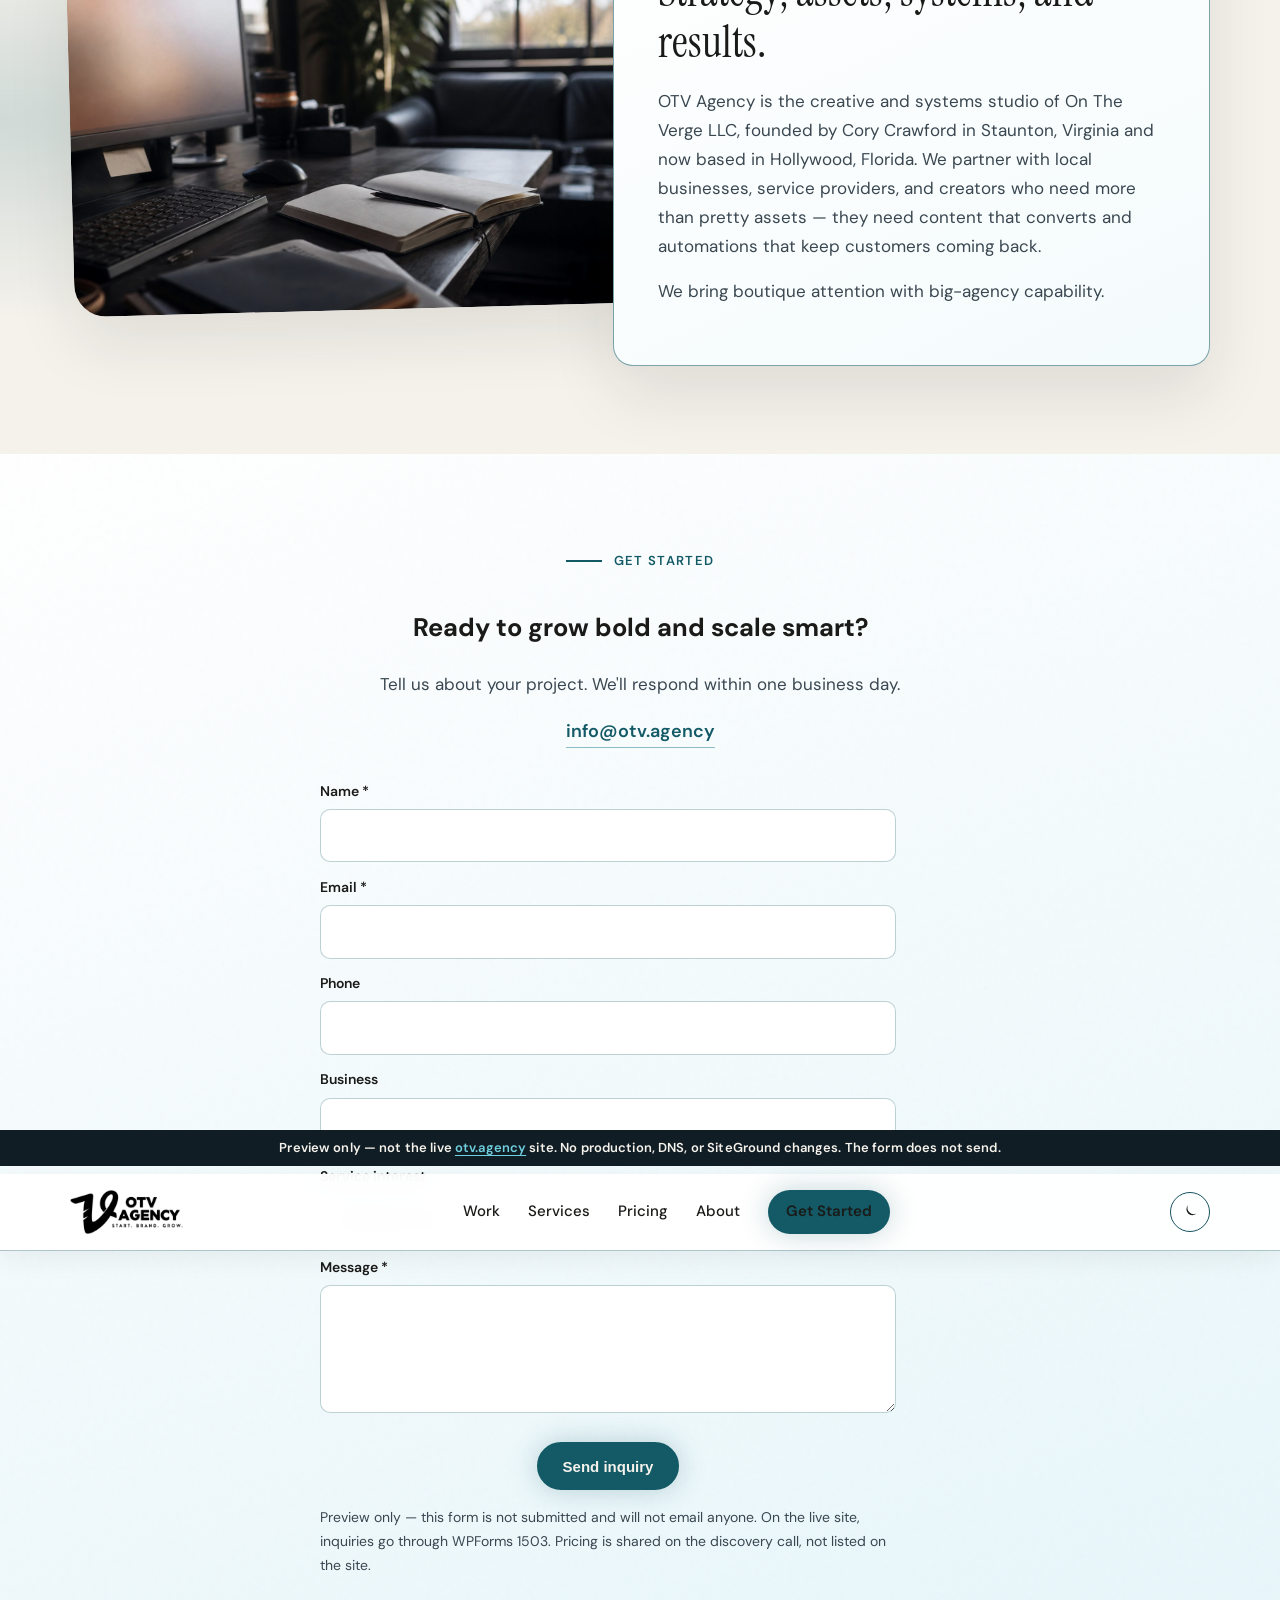
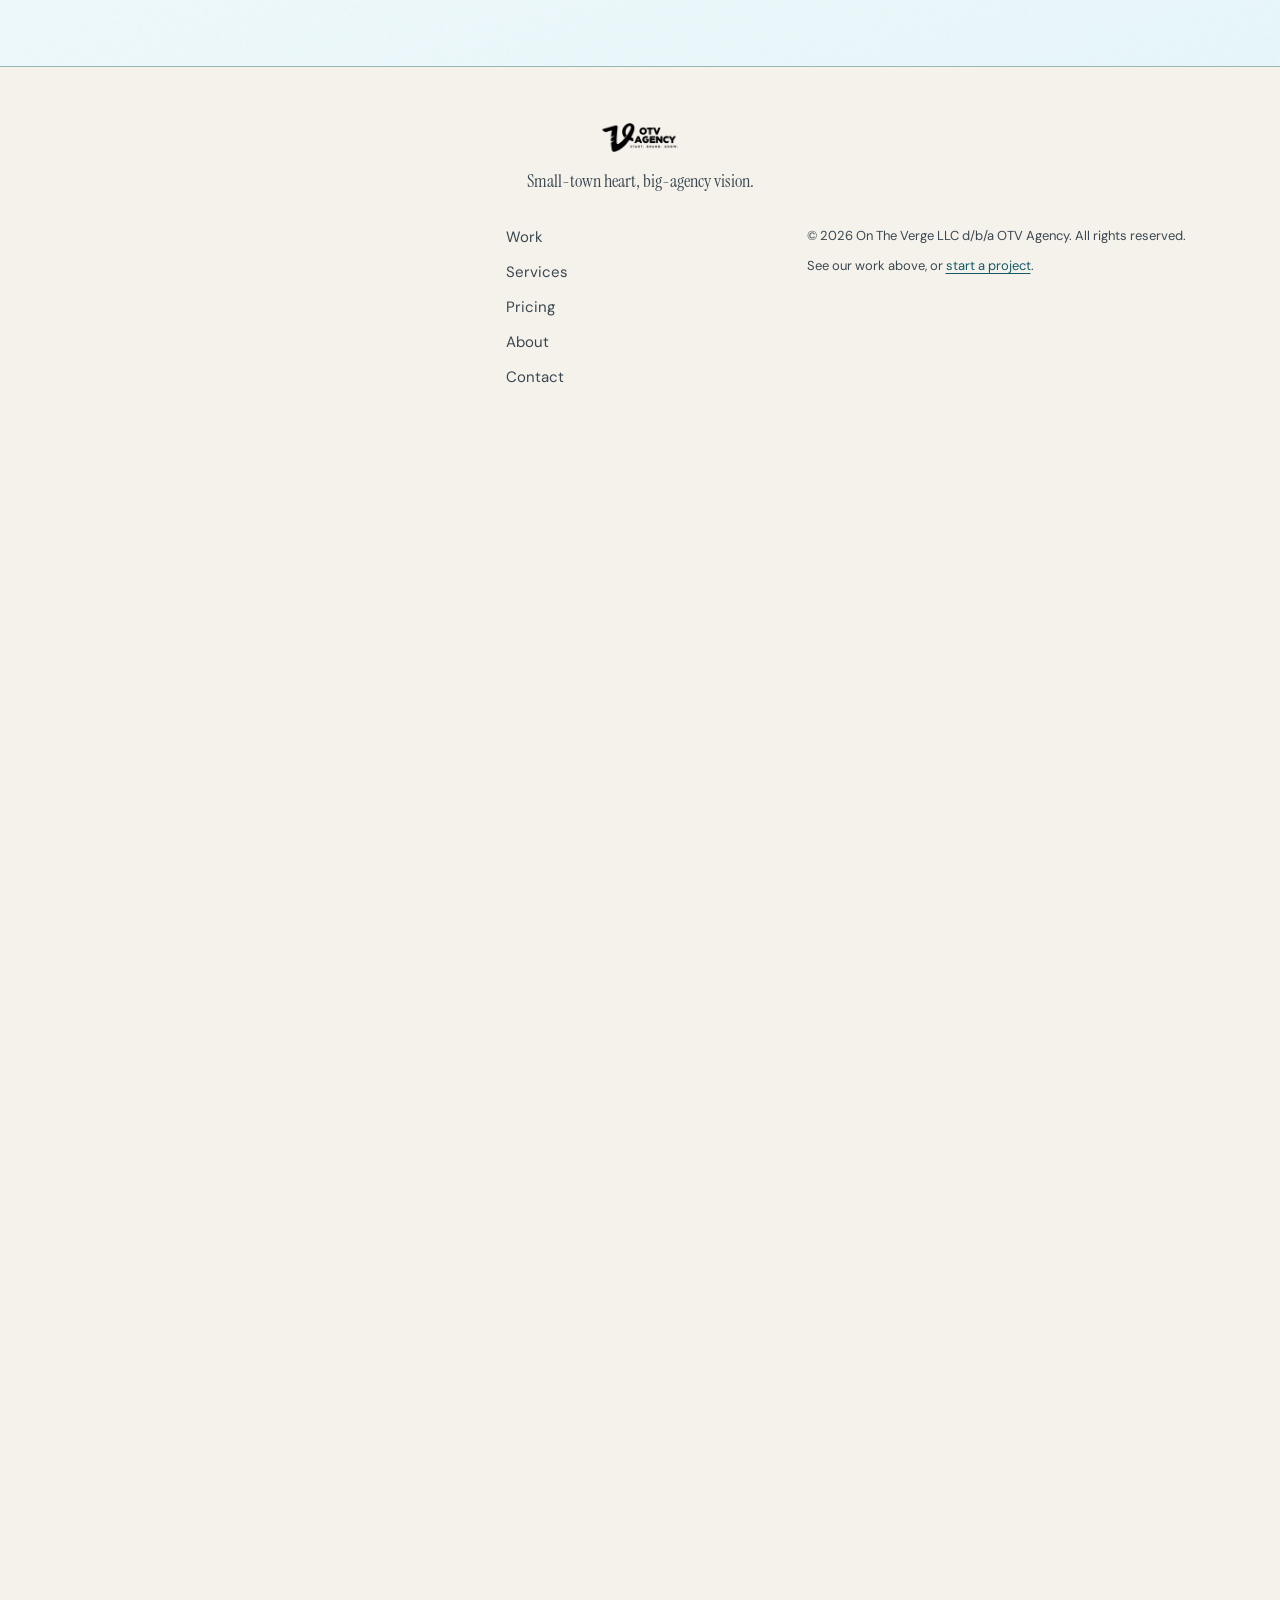
==== commit d2ecad7f: "Rebuild cleanup preview for theme 1.3.4 brand pass. Match the PR branch: official Slate Lagoon token" ====
--- a/intake.html
+++ b/intake.html
@@ -7,7 +7,7 @@
   <meta name="description" content="Start a project with OTV Agency. Tell us about your business, goals, and timeline, and we will follow up with next steps.">
   <meta name="robots" content="noindex, nofollow">
   <link rel="canonical" href="https://otvagency.github.io/otv-agency-cleanup-preview/intake.html">
-  <link rel="icon" href="theme/assets/images/favicon.svg" type="image/svg+xml">
+  <link rel="icon" href="theme/assets/images/favicon-light.png" type="image/png">
   <meta http-equiv="refresh" content="0;url=index.html#contact">
   <link rel="stylesheet" href="theme/assets/css/main.css">
 </head>
--- a/theme/assets/css/main.css
+++ b/theme/assets/css/main.css
@@ -1,35 +1,47 @@
 :root {
-  /* Slate Lagoon B (approved 2026-11-08) — trivial token swap, typography unchanged */
-  --ink: #1a1a18;
-  --ink-soft: #3a4750;
-  --muted: #3a4750;
-  --muted-light: #3a4750;
-  --paper: #f5f2ec;
-  --paper-2: #ebe7df;
-  --white: #ffffff;
-  --line: rgba(19, 90, 102, 0.16);
-  --cyan: #135a66;
-  --cyan-ink: #135a66;
-  --cyan-ink-hover: #15535e;
-  --cyan-bright: #3fbfd2; /* dark-mode / effect only; not for text on cream */
-
-  /* Legacy names kept so older selectors still resolve */
-  --black: var(--ink);
-  --charcoal: #ebe7df;
-  --surface: var(--white);
-  --cream: var(--ink);
-  --cream-deep: var(--paper-2);
-  --cyan-deep: var(--cyan-ink);
-
-  --forest: var(--cyan);
-  --forest-deep: var(--cyan-ink);
-  --navy: var(--cyan);
-  --navy-deep: var(--cyan-ink);
-  --stone: var(--muted);
-
-  --font-display: "Instrument Serif", Georgia, serif;
-  --font-body: "DM Sans", system-ui, sans-serif;
-
+  --preview-banner-h: 2.75rem;
+  /* Slate Lagoon B — canonical tokens from the 2026-11-08 brand guide */
+  --otv-font-display: "Instrument Serif", Georgia, "Times New Roman", serif;
+  --otv-font-body: "DM Sans", system-ui, -apple-system, "Segoe UI", Roboto, Arial, sans-serif;
+  --otv-surface: #f5f2ec;
+  --otv-surface-alt: #ebe7df;
+  --otv-panel: #ddd8cf;
+  --otv-text: #1a1a18;
+  --otv-text-secondary: #3a4750;
+  --otv-heading: #15535e;
+  --otv-link: #135a66;
+  --otv-accent: #135a66;
+  --otv-border: #15535e;
+  --otv-focus: #135a66;
+  --otv-effect-teal: #4FC3CF;
+  --otv-effect-blue: #6AABDC;
+
+  /* Legacy aliases used throughout this stylesheet */
+  --ink: var(--otv-text);
+  --ink-soft: var(--otv-text-secondary);
+  --muted: var(--otv-text-secondary);
+  --muted-light: var(--otv-text-secondary);
+  --paper: var(--otv-surface);
+  --paper-2: var(--otv-surface-alt);
+  --white: #f5f2ec;
+  --line: rgba(21, 83, 94, 0.22);
+  --cyan: var(--otv-accent);
+  --cyan-ink: var(--otv-link);
+  --cyan-ink-hover: var(--otv-heading);
+  --cyan-bright: #3fbfd2;
+  --black: var(--otv-text);
+  --charcoal: var(--otv-surface-alt);
+  --surface: var(--otv-panel);
+  --cream: var(--otv-text);
+  --cream-deep: var(--otv-surface-alt);
+  --cyan-deep: var(--otv-link);
+  --forest: var(--otv-accent);
+  --forest-deep: var(--otv-heading);
+  --navy: var(--otv-accent);
+  --navy-deep: var(--otv-heading);
+  --stone: var(--otv-text-secondary);
+  --font-display: var(--otv-font-display);
+  --font-body: var(--otv-font-body);
   --shadow-sm: 0 8px 24px rgba(26, 26, 24, 0.06);
   --shadow-md: 0 18px 44px rgba(26, 26, 24, 0.08);
   --shadow-lg: 0 28px 64px rgba(26, 26, 24, 0.1);
@@ -39,9 +51,28 @@
   --radius-md: 20px;
   --radius-lg: 32px;
   --max-width: 1140px;
-  --preview-banner-h: 2.75rem;
-}
-
+  color-scheme: light;
+}
+
+[data-theme="dark"],
+.otv-theme-dark {
+  --otv-surface: #111d24;
+  --otv-surface-alt: #16262f;
+  --otv-panel: #1c3039;
+  --otv-text: #f5f2ec;
+  --otv-text-secondary: #b4c2c8;
+  --otv-heading: #f5f2ec;
+  --otv-link: #6fd0df;
+  --otv-accent: #3fbfd2;
+  --otv-border: #3fbfd2;
+  --otv-focus: #6fd0df;
+  --line: rgba(63, 191, 210, 0.28);
+  --glow-cyan: 0 0 28px rgba(63, 191, 210, 0.28);
+  --shadow-sm: 0 8px 24px rgba(0, 0, 0, 0.28);
+  --shadow-md: 0 18px 44px rgba(0, 0, 0, 0.32);
+  --shadow-lg: 0 28px 64px rgba(0, 0, 0, 0.4);
+  color-scheme: dark;
+}
 
 *, *::before, *::after { box-sizing: border-box; }
 html { scroll-behavior: smooth; }
@@ -54,13 +85,14 @@
   background: var(--paper);
 }
 img { max-width: 100%; height: auto; display: block; }
-a { color: var(--cyan-ink); text-underline-offset: 3px; }
+a { color: var(--otv-link); text-decoration: underline; text-underline-offset: 3px; }
 a:hover { color: var(--cyan-ink-hover); }
 a:focus-visible,
 .btn:focus-visible,
-.nav-toggle:focus-visible {
-  outline: 2px solid var(--cyan-ink);
-  outline-offset: 3px;
+.nav-toggle:focus-visible,
+.theme-toggle:focus-visible {
+  outline: 3px solid var(--otv-focus);
+  outline-offset: 2px;
 }
 
 .skip-link {
@@ -219,7 +251,7 @@
 .hero h1 {
   font-family: var(--font-display); font-size: clamp(2.75rem, 6vw, 4.5rem);
   font-weight: 400; line-height: 1.08; margin: 0 0 1.25rem; max-width: 16ch;
-  color: var(--ink);
+  color: var(--otv-heading);
 }
 .hero-lede { font-size: 1.2rem; max-width: 44ch; color: var(--ink-soft); margin: 0 0 2rem; }
 .hero-actions { display: flex; flex-wrap: wrap; gap: 1rem; margin-bottom: 1.5rem; }
@@ -381,7 +413,7 @@
   font-weight: 400;
   line-height: 1.15;
   margin: 0 0 1rem;
-  color: var(--ink);
+  color: var(--otv-heading);
 }
 .section-intro p { color: var(--muted); margin: 0; }
 
@@ -412,7 +444,7 @@
   background-image: var(--grain);
 }
 .services .section-label { color: var(--cyan-ink); }
-.services .section-intro h2 { color: var(--ink); }
+.services .section-intro h2 { color: var(--otv-heading); }
 .services .section-intro p { color: var(--muted); }
 .services-grid {
   display: grid;
@@ -1337,6 +1369,172 @@
   .hero-media img { animation: none; transform: none; will-change: auto; }
 }
 
+
+/* Slate Lagoon B: primary CTA on cream is teal fill + cream type */
+.btn-primary,
+.nav-cta,
+.nav-cta:hover,
+.pricing-card .btn {
+  background: #135a66;
+  color: #f5f2ec;
+  border-color: #135a66;
+}
+.btn-primary:hover,
+.nav-cta:hover,
+.pricing-card .btn:hover {
+  background: #15535e;
+  color: #f5f2ec;
+}
+.btn-ghost,
+.hero-actions .btn-ghost {
+  color: #135a66;
+  border-color: #135a66;
+}
+.services-grid + .services-foot {
+  margin-top: 1.75rem;
+  display: flex;
+  justify-content: flex-start;
+}
+
+
+/* ------------------------------------------------------------------ */
+/* 1.3.4 brand pass: logo swap, theme toggle, dark-mode surfaces      */
+/* ------------------------------------------------------------------ */
+
+.brand-logo--light { display: none; } /* dark artwork, for cream/light backgrounds */
+.brand-logo--dark { display: block; } /* white artwork, for hero / dark backgrounds */
+.site-header.is-scrolled .brand-logo--light { display: block; }
+.site-header.is-scrolled .brand-logo--dark { display: none; }
+[data-theme="dark"] .brand-logo--light,
+[data-theme="dark"] .site-header.is-scrolled .brand-logo--light { display: none; }
+[data-theme="dark"] .brand-logo--dark,
+[data-theme="dark"] .site-header.is-scrolled .brand-logo--dark { display: block; }
+
+.theme-toggle {
+  display: inline-flex; align-items: center; justify-content: center;
+  width: 2.5rem; height: 2.5rem; padding: 0; border-radius: 999px;
+  border: 1px solid var(--otv-border); background: transparent;
+  color: var(--otv-text); cursor: pointer; flex-shrink: 0;
+}
+.theme-toggle:hover { background: var(--otv-surface-alt); }
+.theme-toggle svg { width: 1.1rem; height: 1.1rem; fill: currentColor; }
+.theme-toggle .icon-sun { display: none; }
+.theme-toggle .icon-moon { display: block; }
+[data-theme="dark"] .theme-toggle .icon-sun { display: block; }
+[data-theme="dark"] .theme-toggle .icon-moon { display: none; }
+.header-inner { gap: 0.75rem; }
+
+/* Primary CTA on cream: teal fill, cream type */
+.btn-primary,
+.nav-cta,
+.nav-cta:hover,
+.pricing-card .btn,
+.skip-link {
+  background: var(--otv-accent);
+  color: #f5f2ec !important;
+  border-color: var(--otv-accent);
+}
+.btn-primary:hover,
+.nav-cta:hover,
+.pricing-card .btn:hover {
+  background: var(--otv-heading);
+  color: #f5f2ec !important;
+}
+.btn { font-size: 0.9375rem; font-weight: 600; } /* 15px / 600 per guide */
+
+/* Primary CTA on dark: white fill, charcoal type */
+[data-theme="dark"] .btn-primary,
+[data-theme="dark"] .nav-cta,
+[data-theme="dark"] .nav-cta:hover,
+[data-theme="dark"] .pricing-card .btn,
+[data-theme="dark"] .skip-link {
+  background: #f5f2ec !important;
+  color: #1a1a18 !important;
+  border-color: #f5f2ec !important;
+  box-shadow: none;
+}
+[data-theme="dark"] .btn-primary:hover,
+[data-theme="dark"] .nav-cta:hover,
+[data-theme="dark"] .pricing-card .btn:hover {
+  background: #ebe7df !important;
+  color: #1a1a18 !important;
+}
+/* Ghost on dark: transparent + white text + cream border */
+[data-theme="dark"] .btn-ghost,
+[data-theme="dark"] .hero-actions .btn-ghost,
+[data-theme="dark"] .btn-secondary {
+  background: transparent;
+  color: #f5f2ec !important;
+  border-color: rgba(245, 242, 236, 0.4);
+}
+[data-theme="dark"] .btn-ghost:hover,
+[data-theme="dark"] .hero-actions .btn-ghost:hover,
+[data-theme="dark"] .btn-secondary:hover {
+  background: rgba(245, 242, 236, 0.1);
+  color: #f5f2ec !important;
+  border-color: #f5f2ec;
+}
+
+[data-theme="dark"] body { background: var(--otv-surface); color: var(--otv-text); }
+[data-theme="dark"] .site-header.is-scrolled {
+  background: rgba(17, 29, 36, 0.94);
+  border-bottom-color: rgba(63, 191, 210, 0.35);
+}
+[data-theme="dark"] .nav-toggle span { background: var(--otv-text); }
+[data-theme="dark"] .site-nav a:not(.nav-cta),
+[data-theme="dark"] .site-header.is-scrolled .site-nav a:not(.nav-cta) { color: var(--otv-text); }
+[data-theme="dark"] .site-nav a:not(.nav-cta):hover,
+[data-theme="dark"] .site-header.is-scrolled .site-nav a:not(.nav-cta):hover { color: var(--otv-link); }
+[data-theme="dark"] .site-nav a.nav-cta,
+[data-theme="dark"] .site-header.is-scrolled .site-nav a.nav-cta {
+  background: #f5f2ec !important;
+  color: #1a1a18 !important;
+}
+
+[data-theme="dark"] .services,
+[data-theme="dark"] .pricing,
+[data-theme="dark"] .about,
+[data-theme="dark"] .contact,
+[data-theme="dark"] .testimonial,
+[data-theme="dark"] .work {
+  background: var(--otv-surface);
+  color: var(--otv-text);
+}
+[data-theme="dark"] .services {
+  background: linear-gradient(165deg, var(--otv-surface) 0%, var(--otv-surface-alt) 100%);
+}
+[data-theme="dark"] .service-card,
+[data-theme="dark"] .pricing-card,
+[data-theme="dark"] .work-card,
+[data-theme="dark"] .testimonial-inner,
+[data-theme="dark"] .contact-cta-inner,
+[data-theme="dark"] .about-copy {
+  background: var(--otv-panel);
+  border-color: rgba(63, 191, 210, 0.35);
+  color: var(--otv-text);
+}
+[data-theme="dark"] .site-footer {
+  background: var(--otv-surface);
+  color: var(--otv-text-secondary);
+  border-top-color: rgba(63, 191, 210, 0.35);
+}
+.site-footer { background: var(--otv-surface); }
+[data-theme="dark"] .footer-brand .footer-logo-light { display: none; }
+[data-theme="dark"] .footer-brand .footer-logo-dark { display: block; }
+.footer-brand .footer-logo-dark { display: none; }
+.footer-brand .footer-logo-light { display: block; }
+
+[data-theme="dark"] .contact-form-preview input,
+[data-theme="dark"] .contact-form-preview select,
+[data-theme="dark"] .contact-form-preview textarea {
+  background: var(--otv-surface);
+  color: var(--otv-text);
+  border-color: rgba(63, 191, 210, 0.35);
+}
+@media (max-width: 860px) {
+  .theme-toggle { width: 2.75rem; height: 2.75rem; }
+}
+
 /* Preview-only banner and lead form (not shipped as a live WP plugin) */
 .preview-banner {
   position: fixed; top: 0; left: 0; right: 0; z-index: 10000;
@@ -1350,28 +1548,7 @@
 body.has-preview-banner .site-header { top: var(--preview-banner-h); }
 body.has-preview-banner .site-nav { top: var(--preview-banner-h); }
 
-/* Primary buttons: cream type on slate-teal (Slate Lagoon CTA on light) */
-.btn-primary,
-.nav-cta,
-.nav-cta:hover,
-.pricing-card .btn,
-.service-cta--section {
-  background: #135a66 !important;
-  color: #f5f2ec !important;
-  border-color: #135a66 !important;
-}
-.btn-primary:hover,
-.nav-cta:hover,
-.pricing-card .btn:hover,
-.service-cta--section:hover {
-  background: #15535e !important;
-  color: #f5f2ec !important;
-}
-.btn-ghost,
-.hero-actions .btn-ghost {
-  color: #135a66 !important;
-  border-color: #135a66 !important;
-}
+/* Preview form / banner helpers only. CTA colors come from theme 1.3.4. */
 
 .services-grid + .services-foot {
   margin-top: 1.75rem;
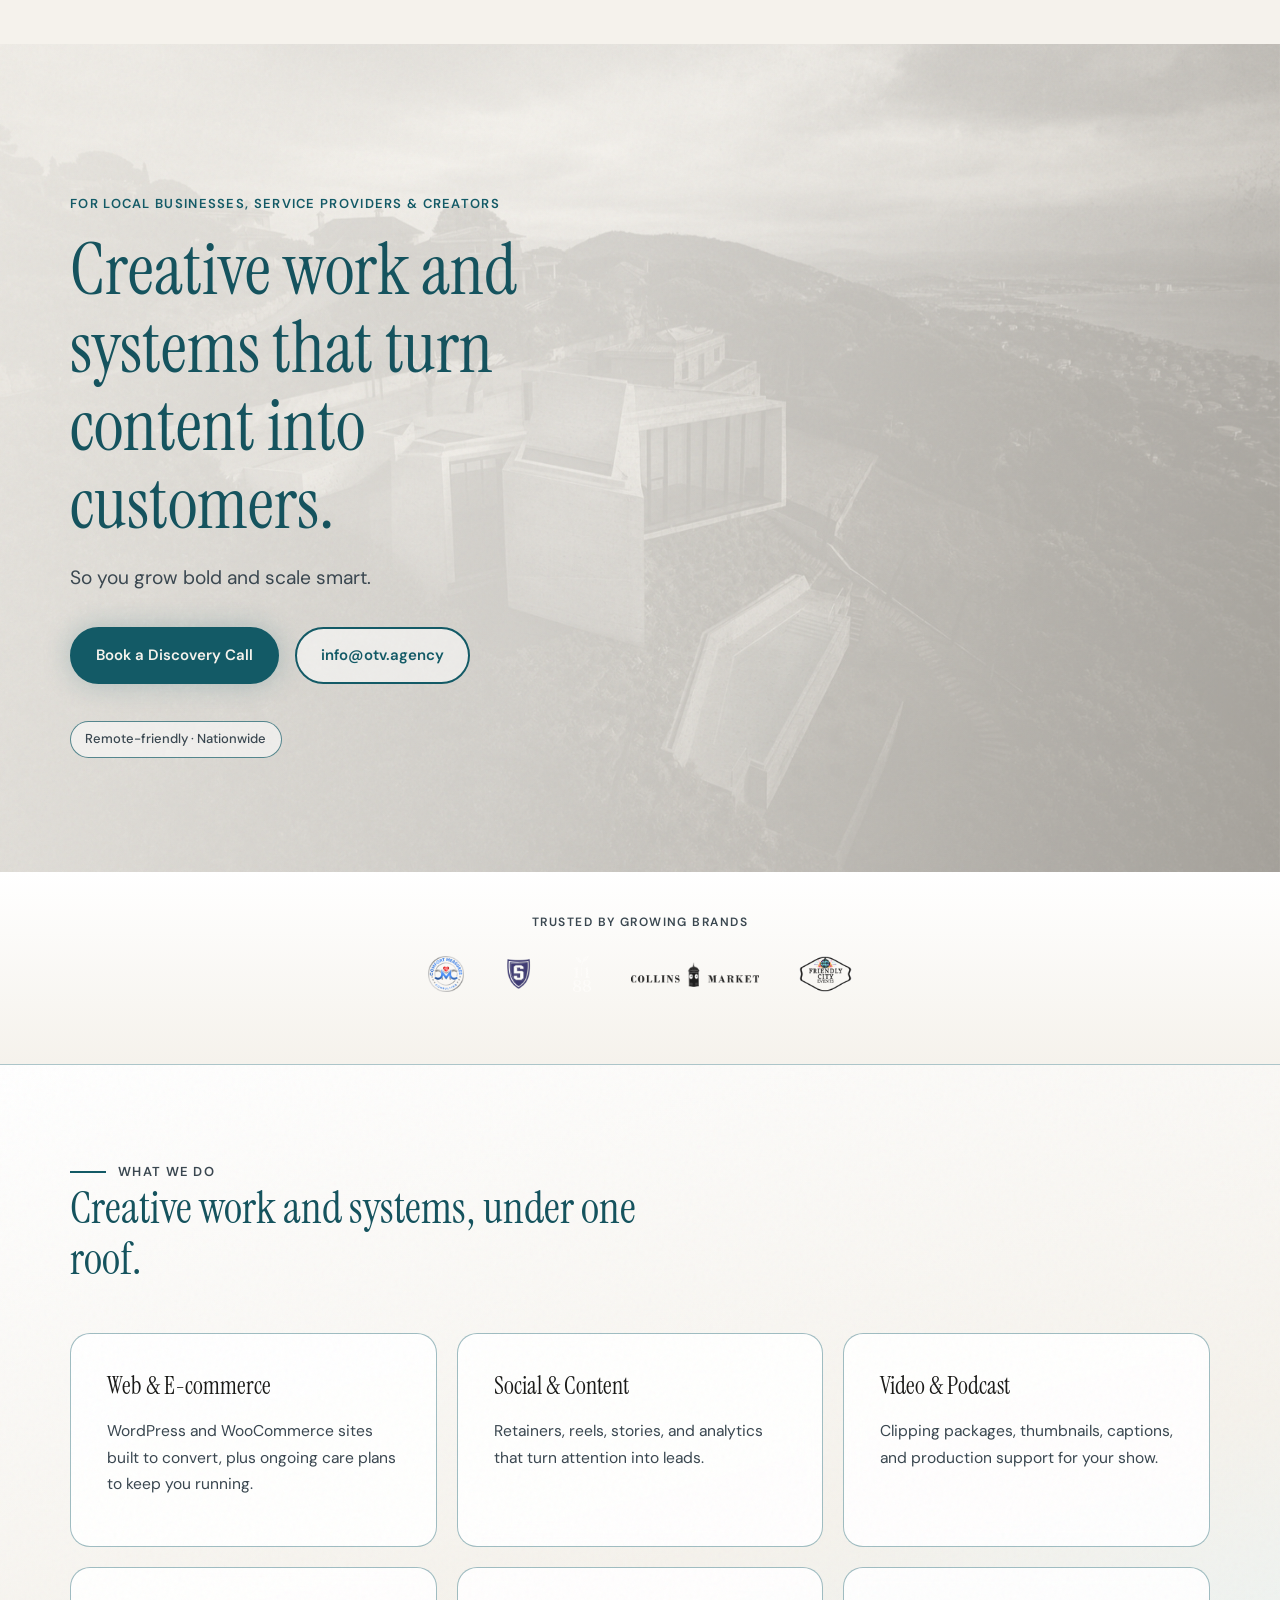
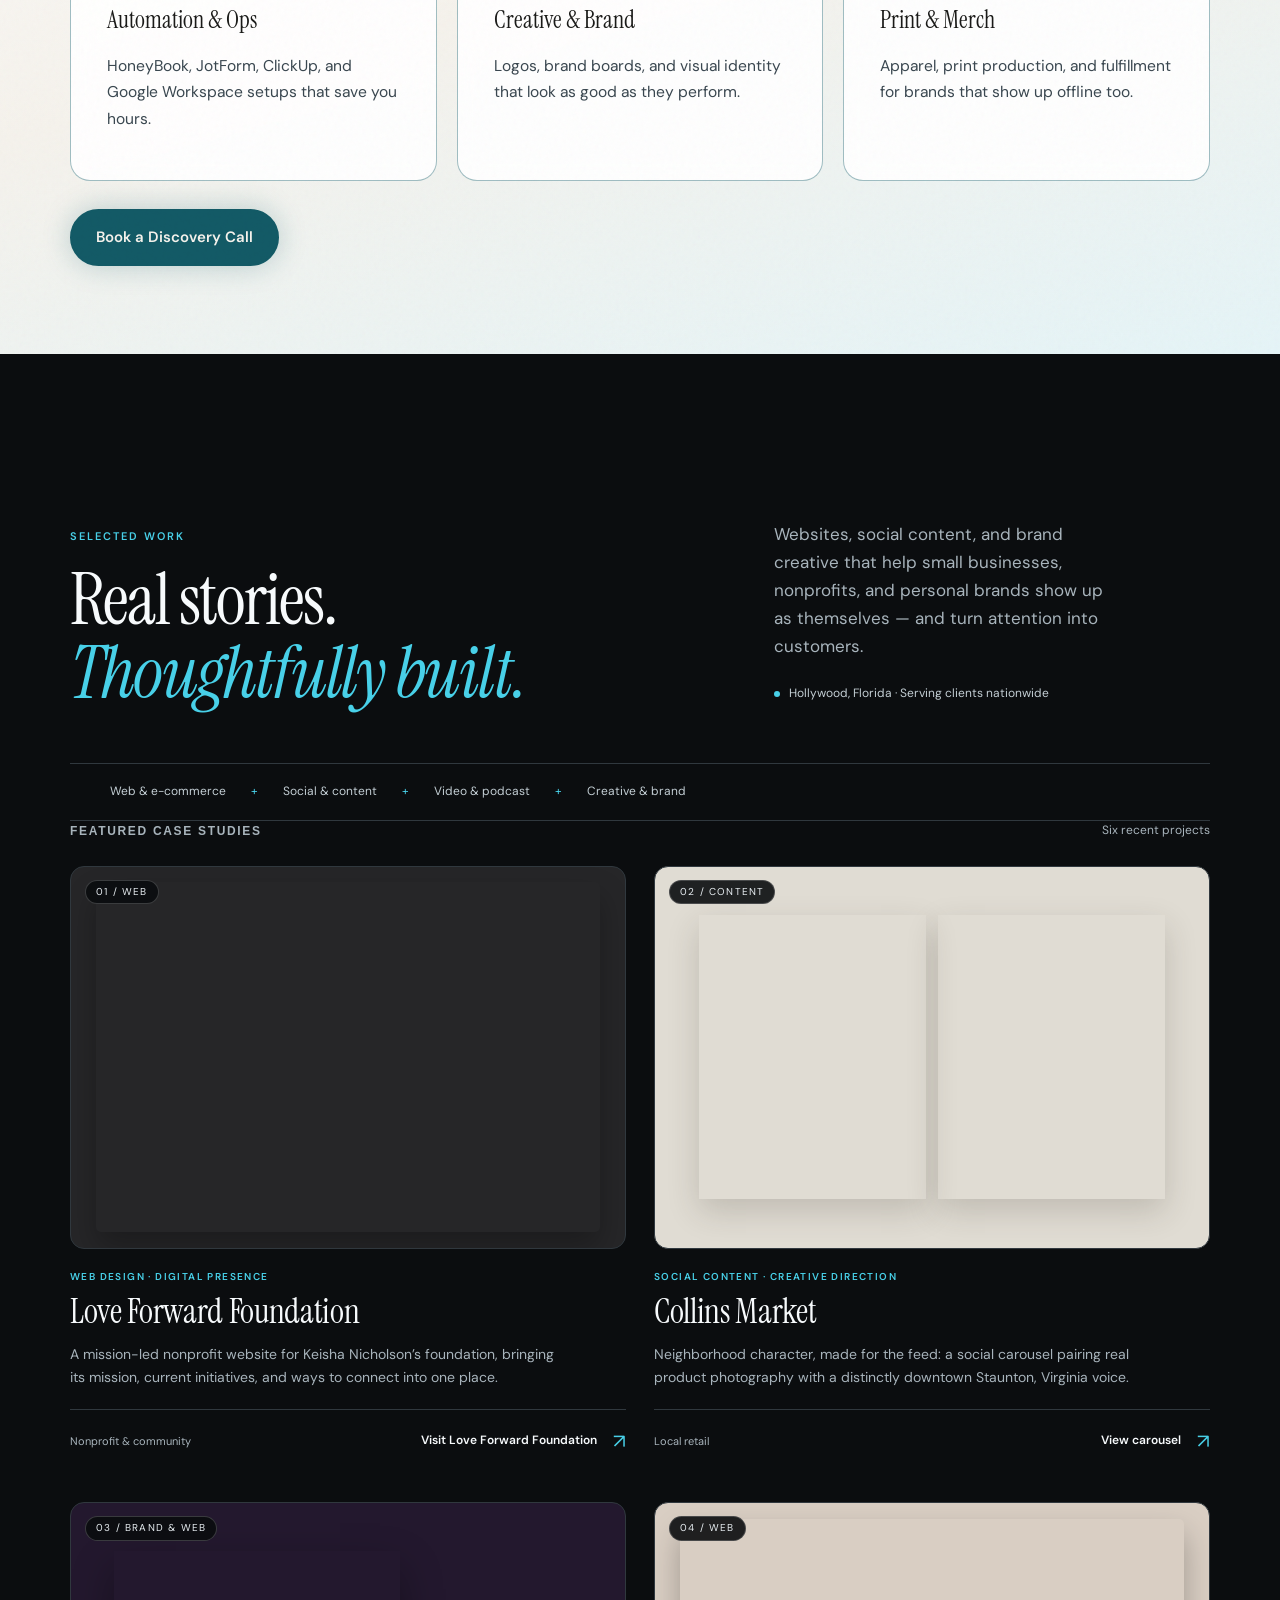
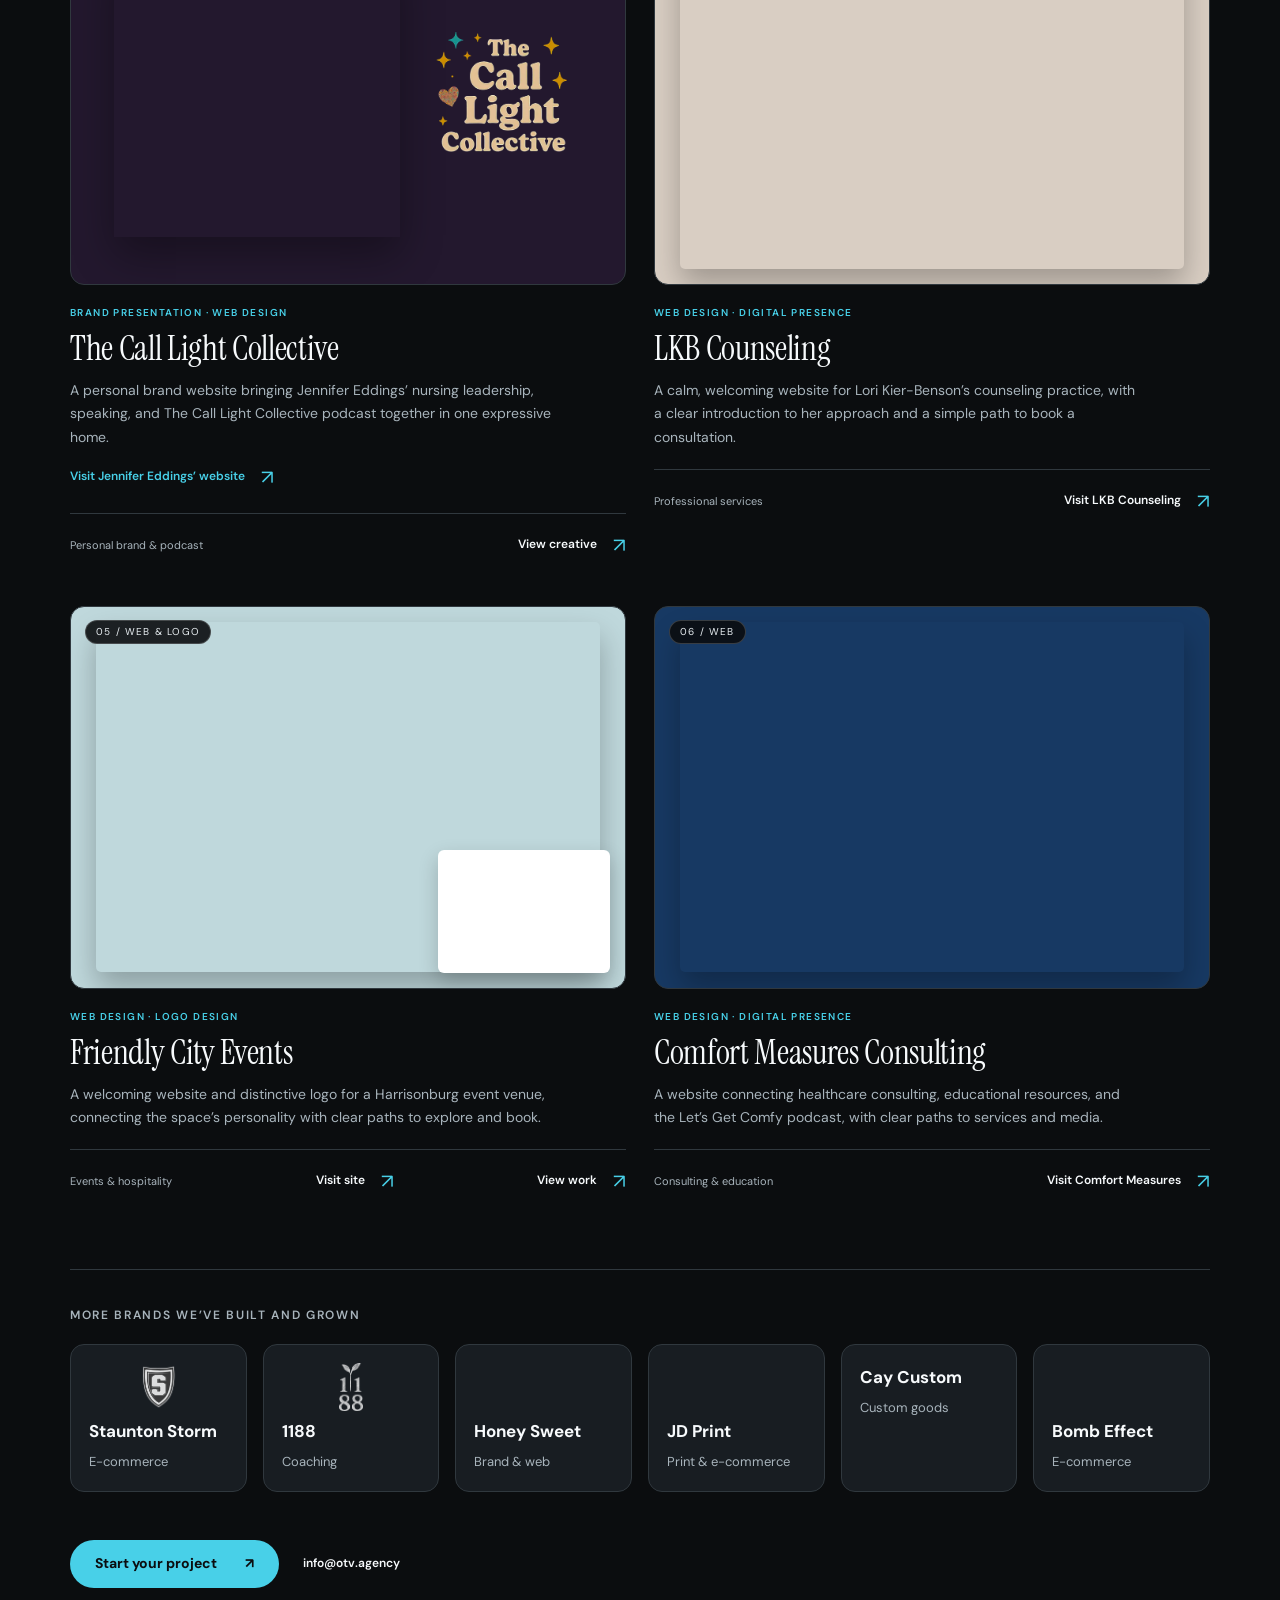
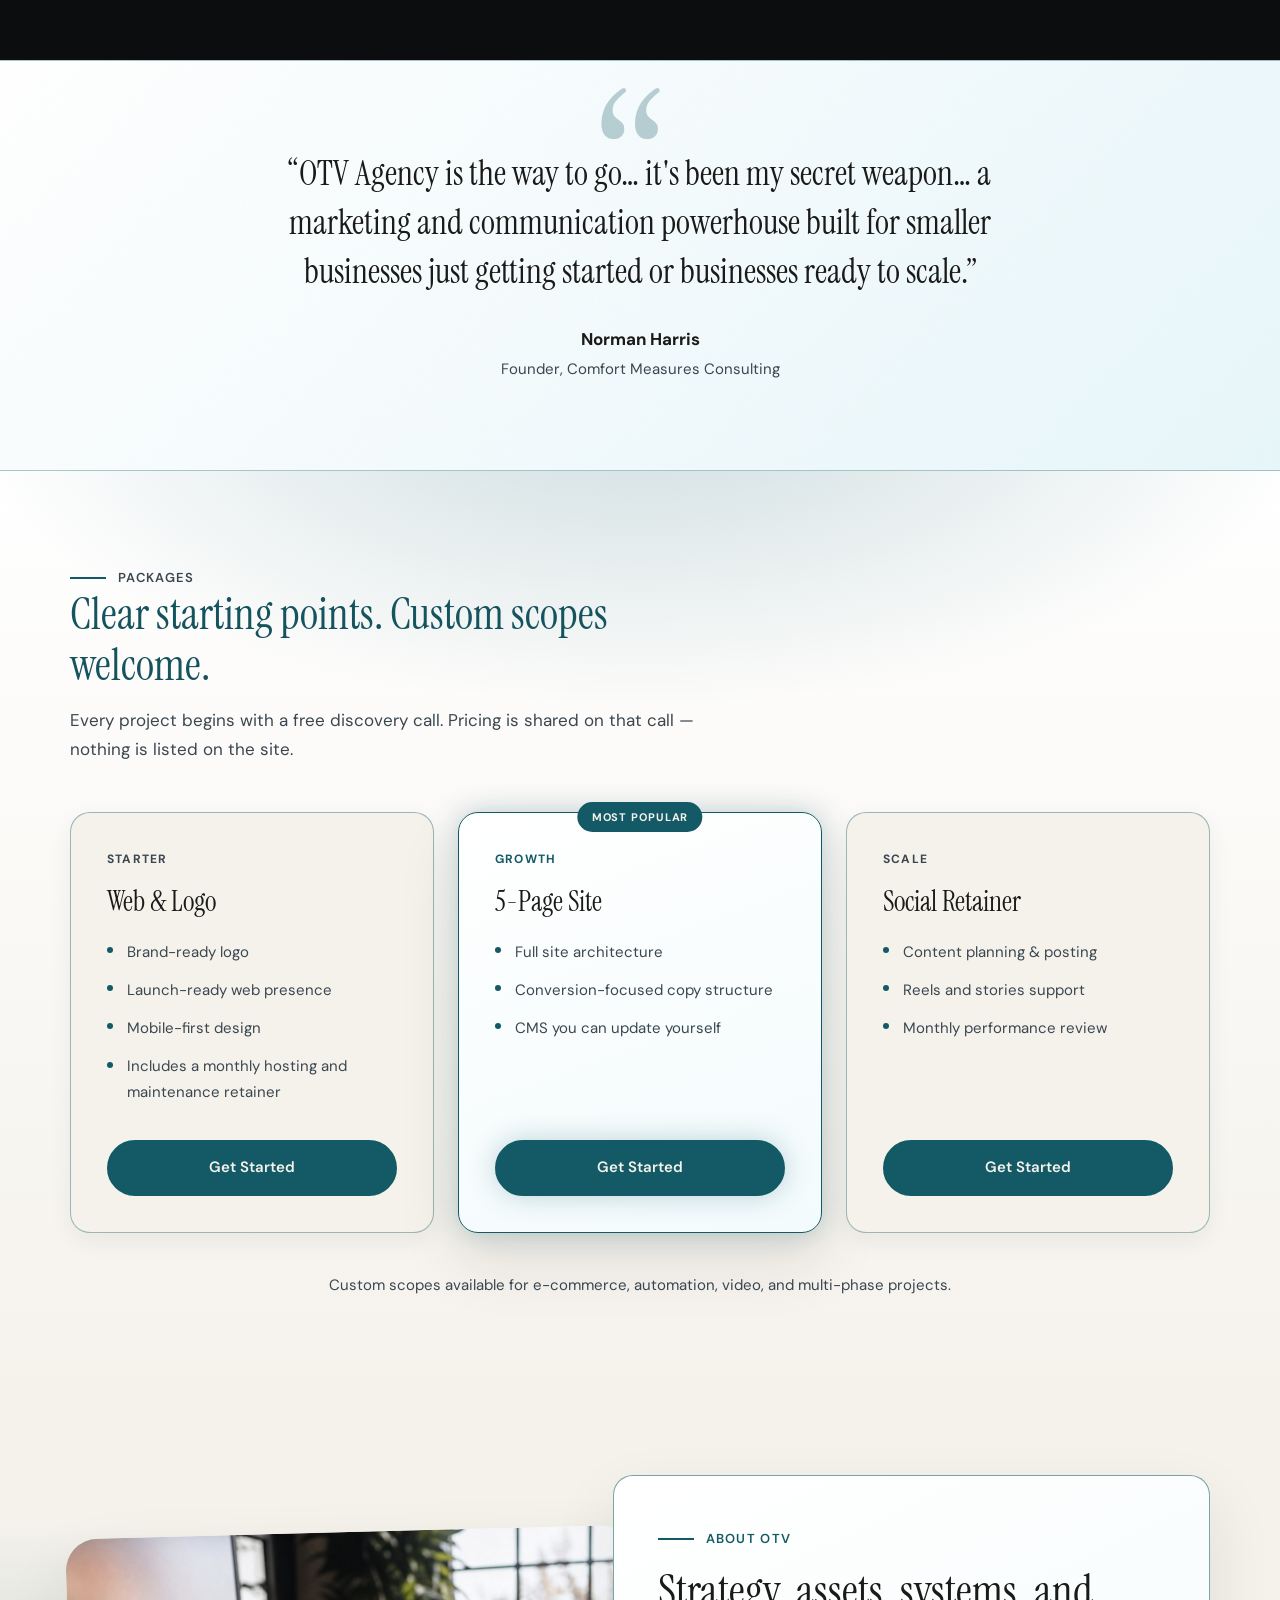
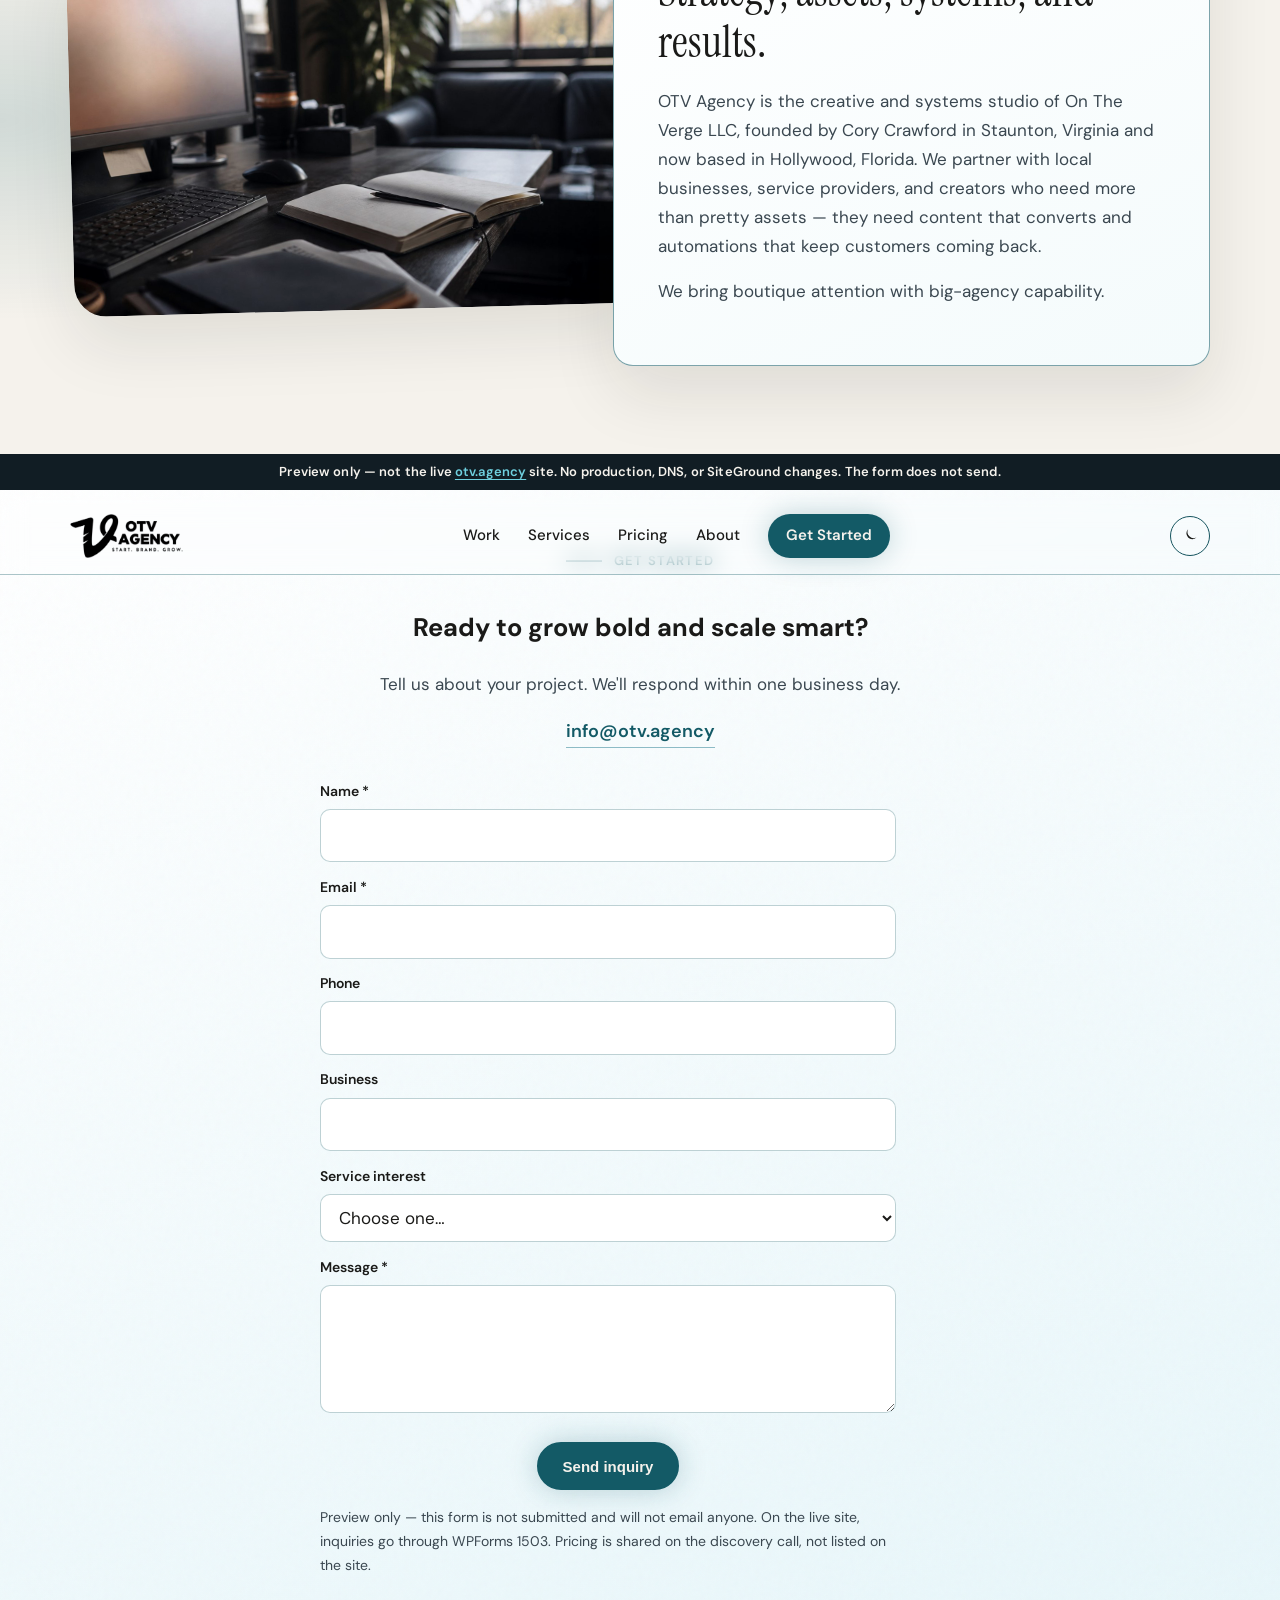
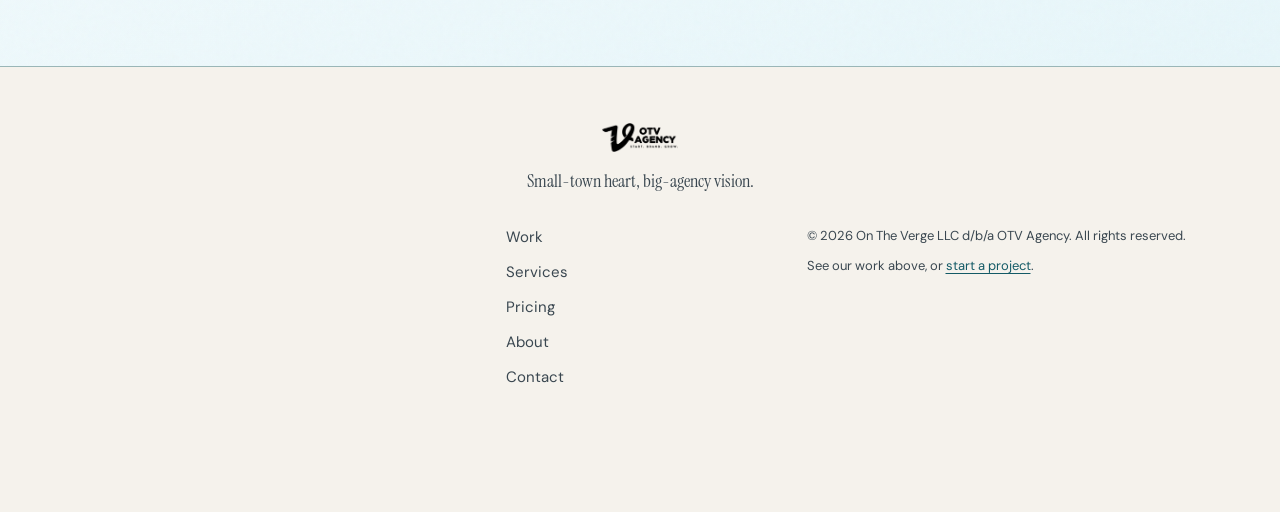
==== commit 66f16881: "Rebuild cleanup preview for theme 1.3.5 contrast fixes." ====
--- a/intake.html
+++ b/intake.html
@@ -9,7 +9,7 @@
   <link rel="canonical" href="https://otvagency.github.io/otv-agency-cleanup-preview/intake.html">
   <link rel="icon" href="theme/assets/images/favicon-light.png" type="image/png">
   <meta http-equiv="refresh" content="0;url=index.html#contact">
-  <link rel="stylesheet" href="theme/assets/css/main.css">
+  <link rel="stylesheet" href="theme/assets/css/main.css?v=1.3.5">
 </head>
 <body>
   <p style="padding:2rem;font-family:DM Sans,system-ui,sans-serif">This preview keeps the intake form on the homepage. <a href="index.html#contact">Go to the contact form</a>.</p>
--- a/theme/assets/css/main.css
+++ b/theme/assets/css/main.css
@@ -130,8 +130,8 @@
   object-fit: contain;
   object-position: left center;
 }
-.brand-logo--light { display: none; }
-.brand-logo--dark { display: block; }
+.brand-logo--light { display: block; } /* dark artwork — light mode / cream surfaces */
+.brand-logo--dark { display: none; } /* white artwork — dark mode only */
 
 .site-nav { display: flex; align-items: center; gap: 1.75rem; }
 .site-nav a {
@@ -143,16 +143,16 @@
 .site-header.is-scrolled .site-nav a:hover { color: var(--cyan-ink); opacity: 1; }
 .nav-cta {
   padding: 0.55rem 1.15rem; border-radius: 999px;
-  background: var(--cyan); color: var(--ink) !important;
+  background: var(--cyan); color: #f5f2ec !important;
   font-weight: 600 !important;
   box-shadow: var(--glow-cyan);
 }
-.nav-cta:hover { background: var(--cyan-ink); color: var(--white) !important; }
+.nav-cta:hover { background: var(--cyan-ink); color: #f5f2ec !important; }
 .site-header.is-scrolled .nav-cta {
-  background: var(--cyan); color: var(--ink) !important;
+  background: var(--cyan); color: #f5f2ec !important;
 }
 .site-header.is-scrolled .nav-cta:hover {
-  background: var(--cyan-ink); color: var(--white) !important;
+  background: var(--cyan-ink); color: #f5f2ec !important;
 }
 
 .nav-toggle {
@@ -566,8 +566,8 @@
   font-weight: 700;
   letter-spacing: 0.08em;
   text-transform: uppercase;
-  background: var(--cyan);
-  color: var(--ink);
+  background: var(--otv-accent);
+  color: #f5f2ec;
   white-space: nowrap;
 }
 .pricing-tier {
@@ -619,8 +619,8 @@
 }
 .pricing-card--featured li::before { background: var(--cyan); }
 .pricing-card--featured .btn-primary {
-  background: var(--cyan);
-  color: var(--ink);
+  background: var(--otv-accent);
+  color: #f5f2ec;
 }
 .pricing-note {
   text-align: center;
@@ -1030,8 +1030,8 @@
     box-shadow: var(--shadow-md);
   }
   .site-nav.is-open { transform: translateX(0); }
-  .site-nav a { color: var(--ink) !important; font-size: 1.0625rem; }
-  .nav-cta { margin-top: 0.5rem; color: var(--ink) !important; }
+  .site-nav a:not(.nav-cta) { color: var(--ink) !important; font-size: 1.0625rem; }
+  .nav-cta { margin-top: 0.5rem; color: #f5f2ec !important; }
   .hero-inner { padding: 7rem 0 4rem; }
   .hero-grid {
     grid-template-columns: 1fr;
@@ -1401,8 +1401,10 @@
 /* 1.3.4 brand pass: logo swap, theme toggle, dark-mode surfaces      */
 /* ------------------------------------------------------------------ */
 
-.brand-logo--light { display: none; } /* dark artwork, for cream/light backgrounds */
-.brand-logo--dark { display: block; } /* white artwork, for hero / dark backgrounds */
+/* Light mode: always the dark lockup (visible on the cream header and cream hero overlay).
+   White lockup only in dark mode, where the hero uses a dark scrim. */
+.brand-logo--light { display: block; }
+.brand-logo--dark { display: none; }
 .site-header.is-scrolled .brand-logo--light { display: block; }
 .site-header.is-scrolled .brand-logo--dark { display: none; }
 [data-theme="dark"] .brand-logo--light,
@@ -1535,6 +1537,102 @@
   .theme-toggle { width: 2.75rem; height: 2.75rem; }
 }
 
+
+/* ------------------------------------------------------------------ */
+/* 1.3.5 contrast: dark hero scrim, logo lockup, section surfaces     */
+/* ------------------------------------------------------------------ */
+
+/* Dark-mode hero: guide surface #111d24 as a scrim so cream type meets WCAG AA. */
+[data-theme="dark"] .hero-media img {
+  filter: saturate(0.28) grayscale(0.12) contrast(1.05) brightness(0.5);
+}
+[data-theme="dark"] .hero-overlay {
+  background: linear-gradient(
+    105deg,
+    rgba(17, 29, 36, 0.92) 0%,
+    rgba(17, 29, 36, 0.88) 46%,
+    rgba(17, 29, 36, 0.82) 100%
+  );
+}
+[data-theme="dark"] .hero-grain {
+  mix-blend-mode: overlay;
+  opacity: 0.05;
+}
+[data-theme="dark"] .hero-badge {
+  background: rgba(17, 29, 36, 0.55);
+  border-color: rgba(245, 242, 236, 0.4);
+  color: var(--otv-text-secondary);
+}
+[data-theme="dark"] .hero-eyebrow,
+[data-theme="dark"] .hero-lede {
+  color: var(--otv-text-secondary);
+}
+
+/* Unscrolled header sits over the scrim — keep nav cream, not washed out. */
+[data-theme="dark"] .site-header:not(.is-scrolled) {
+  background: linear-gradient(180deg, rgba(17, 29, 36, 0.55) 0%, rgba(17, 29, 36, 0) 100%);
+}
+
+[data-theme="dark"] .proof-strip {
+  background: var(--otv-surface);
+  border-bottom-color: rgba(63, 191, 210, 0.35);
+}
+[data-theme="dark"] .pricing {
+  background: var(--otv-surface);
+}
+[data-theme="dark"] .pricing-card--featured {
+  background: var(--otv-panel);
+  color: var(--otv-text);
+}
+[data-theme="dark"] .pricing-badge {
+  background: #f5f2ec;
+  color: #1a1a18;
+}
+[data-theme="dark"] .service-card:hover {
+  background: var(--otv-panel);
+  border-color: rgba(63, 191, 210, 0.6);
+}
+[data-theme="dark"] .work-thumb,
+[data-theme="dark"] .work-card:hover .work-thumb,
+[data-theme="dark"] .work-thumb--1,
+[data-theme="dark"] .work-thumb--2,
+[data-theme="dark"] .work-thumb--3,
+[data-theme="dark"] .work-thumb--4,
+[data-theme="dark"] .work-thumb--5,
+[data-theme="dark"] .work-thumb--6 {
+  background: var(--otv-surface-alt);
+  border-bottom-color: rgba(63, 191, 210, 0.28);
+}
+[data-theme="dark"] .work-meta h3 { color: var(--otv-heading); }
+
+@media (max-width: 768px) {
+  [data-theme="dark"] .site-nav {
+    background: var(--otv-surface);
+    border-left-color: rgba(63, 191, 210, 0.35);
+  }
+  [data-theme="dark"] .site-nav a.nav-cta {
+    color: #1a1a18 !important;
+  }
+}
+
+[data-theme="dark"] .hero-offer {
+  background: rgba(28, 48, 57, 0.92);
+  border-color: rgba(63, 191, 210, 0.45);
+}
+[data-theme="dark"] .intake-form-embed {
+  background: var(--otv-panel);
+  border-color: rgba(63, 191, 210, 0.35);
+}
+[data-theme="dark"].is-editing .service-example,
+[data-theme="dark"] .is-editing .service-example,
+[data-theme="dark"].is-editing #svc-web:checked ~ .services-grid label[for="svc-web"],
+[data-theme="dark"].is-editing #svc-social:checked ~ .services-grid label[for="svc-social"],
+[data-theme="dark"].is-editing #svc-video:checked ~ .services-grid label[for="svc-video"],
+[data-theme="dark"].is-editing #svc-automation:checked ~ .services-grid label[for="svc-automation"],
+[data-theme="dark"].is-editing #svc-print:checked ~ .services-grid label[for="svc-print"] {
+  background: var(--otv-panel);
+}
+
 /* Preview-only banner and lead form (not shipped as a live WP plugin) */
 .preview-banner {
   position: fixed; top: 0; left: 0; right: 0; z-index: 10000;
@@ -1547,8 +1645,24 @@
 body.has-preview-banner { padding-top: var(--preview-banner-h); }
 body.has-preview-banner .site-header { top: var(--preview-banner-h); }
 body.has-preview-banner .site-nav { top: var(--preview-banner-h); }
-
-/* Preview form / banner helpers only. CTA colors come from theme 1.3.4. */
+@media (max-width: 768px) {
+  :root { --preview-banner-h: 5.25rem; }
+}
+
+/* Preview form / banner helpers only. CTA colors come from the theme. */
+[data-theme="dark"] .contact-form-preview input,
+[data-theme="dark"] .contact-form-preview select,
+[data-theme="dark"] .contact-form-preview textarea {
+  background: var(--otv-surface);
+  color: var(--otv-text);
+  border-color: rgba(63, 191, 210, 0.35);
+}
+[data-theme="dark"] .footer-note a { color: #6fd0df; }
+[data-theme="dark"] .contact-form-preview .form-success {
+  background: var(--otv-panel);
+  color: var(--otv-text);
+}
+
 
 .services-grid + .services-foot {
   margin-top: 1.75rem;
